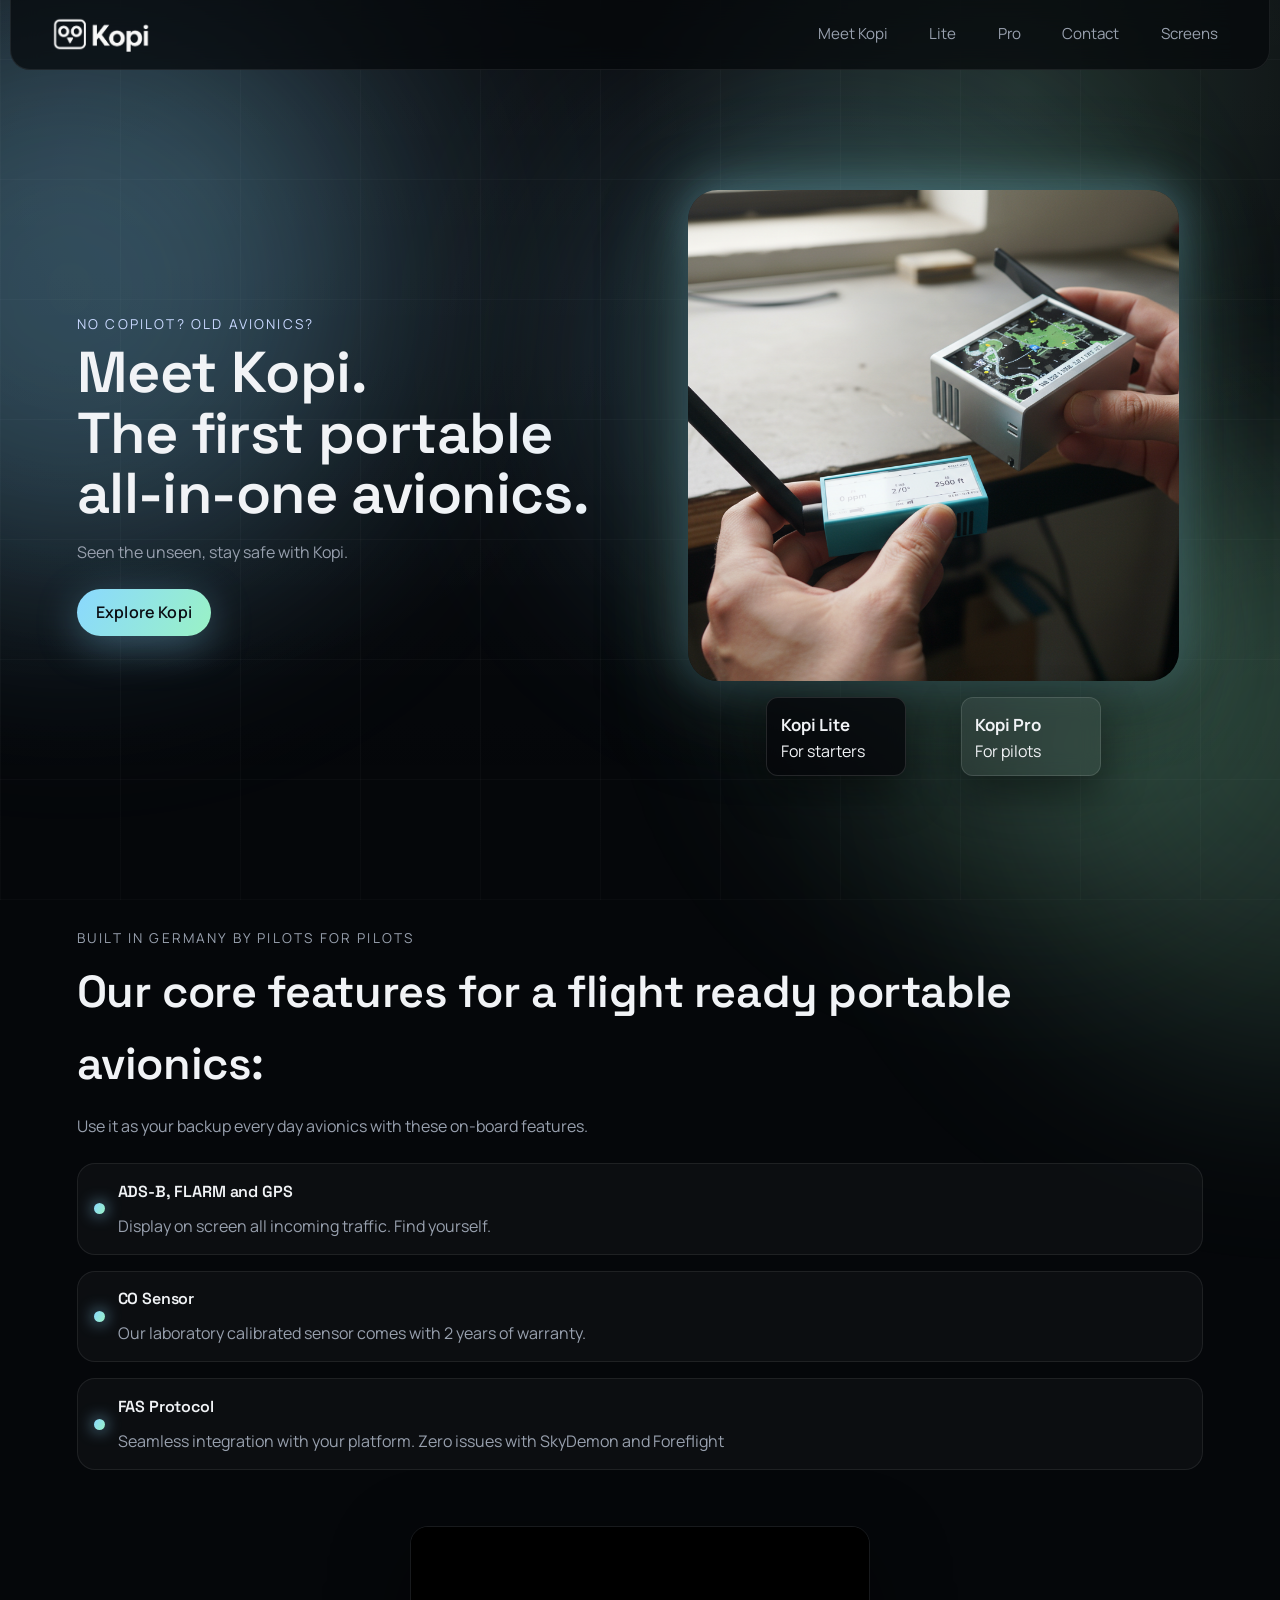
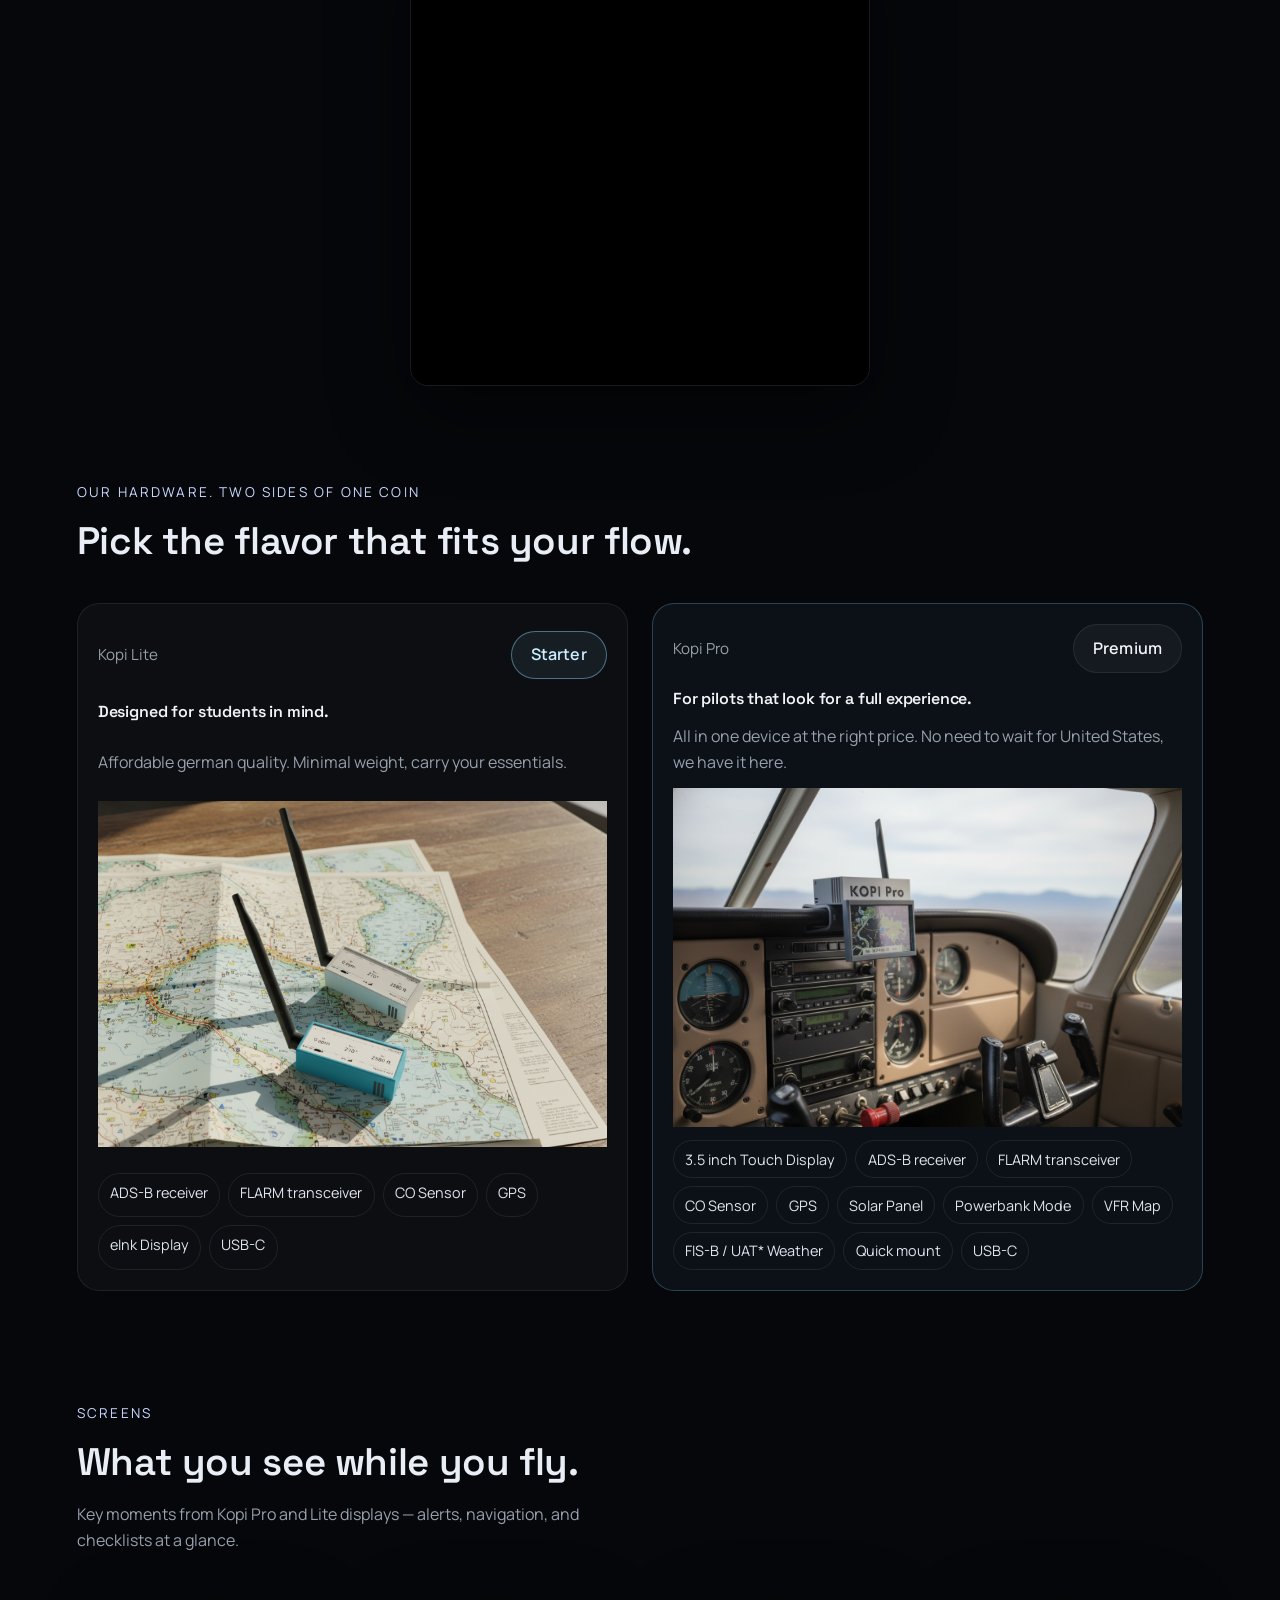
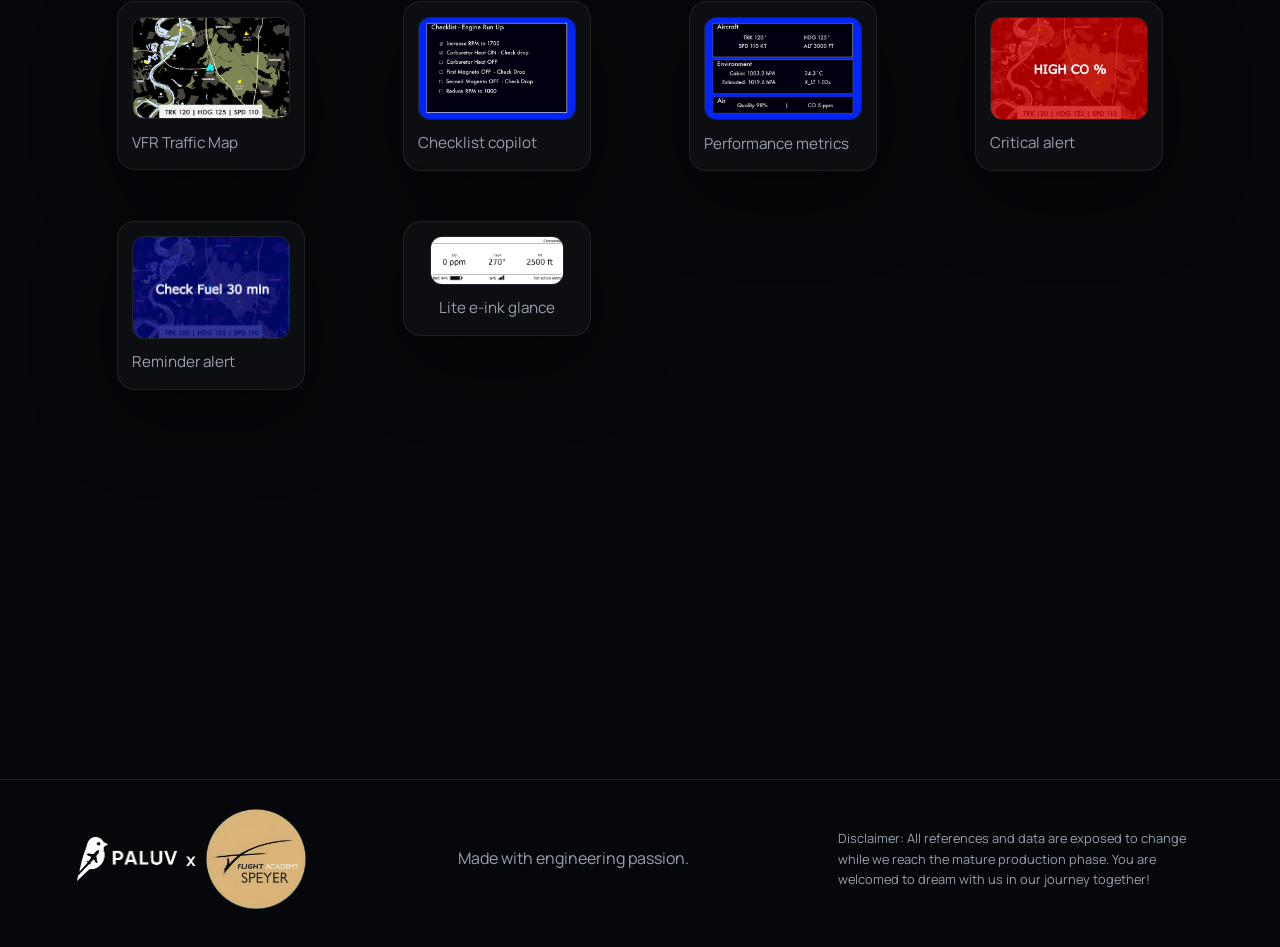
==== index.html @ 36131355 "vibe" ====
<!doctype html>
<html lang="en">
<head>
  <meta charset="UTF-8">
  <meta name="viewport" content="width=device-width, initial-scale=1.0">
  <title>Kopi | Language Router</title>
  <meta name="robots" content="noindex, nofollow">
  <link rel="icon" type="image/x-icon" href="assets/kopi.ico">
  <script>
    (function () {
      const params = new URLSearchParams(window.location.search);
      const qsLang = params.get("lang");
      const stored = localStorage.getItem("langChoice");
      const browser = (navigator.languages && navigator.languages[0]) || navigator.language || "";
      const browserLang = (browser || "").toLowerCase().startsWith("de") ? "de" : "en";
      const lang = (qsLang === "de" || qsLang === "en") ? qsLang
        : (stored === "de" || stored === "en") ? stored
          : browserLang;

      if (qsLang === "de" || qsLang === "en") {
        localStorage.setItem("langChoice", qsLang);
      }

      const path = window.location.pathname;
      const withoutFile = path.endsWith("/") ? path : path.replace(/[^/]*$/, "");
      const withoutLang = withoutFile.replace(/\/(en|de)\/$/, "/");
      const base = withoutLang.endsWith("/") ? withoutLang : withoutLang + "/";
      const targetPath = base + lang + "/";

      if (!path.startsWith(targetPath)) {
        const targetURL = new URL(targetPath, window.location.origin);
        window.location.replace(targetURL.toString());
      }
    })();
  </script>
</head>
<body>
  <p style="color:#fff;font-family:Arial, sans-serif; background:#05070a; min-height:100vh; display:flex; align-items:center; justify-content:center;">
    Redirecting…
  </p>
</body>
</html>
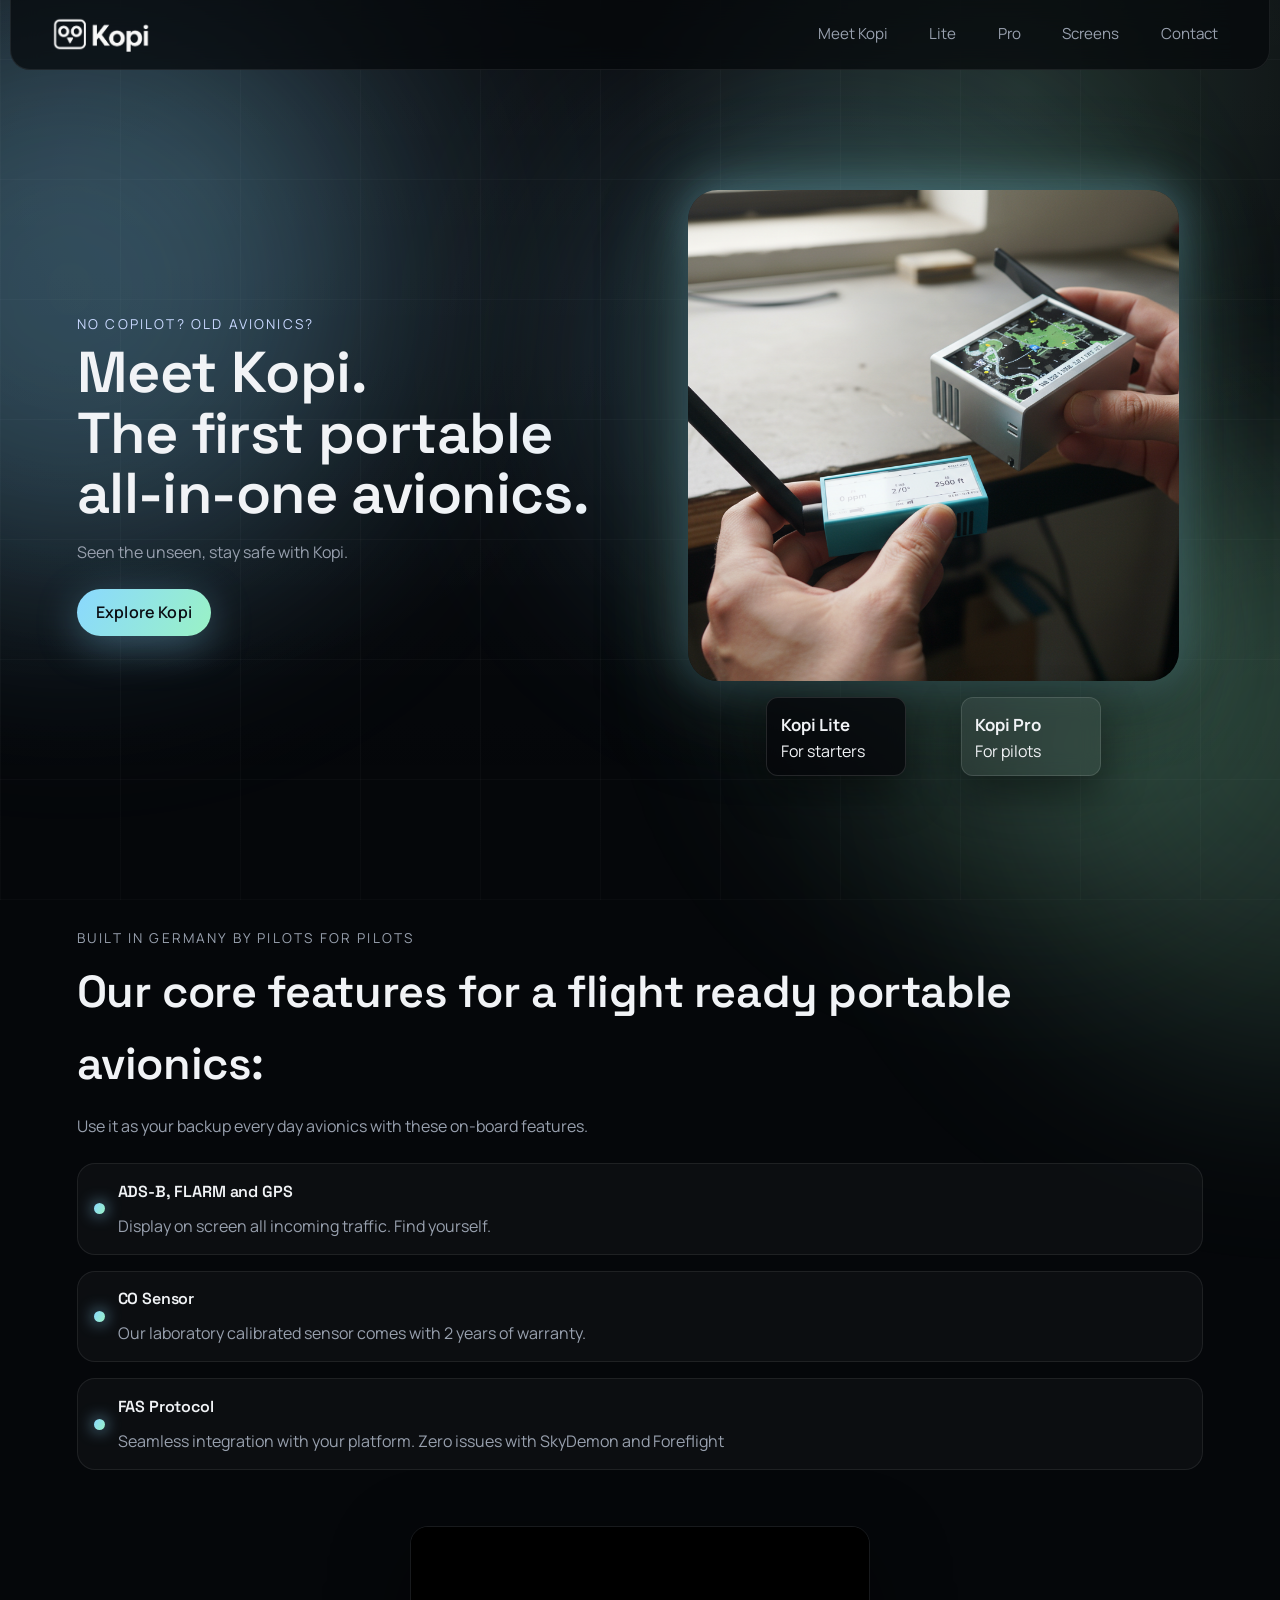
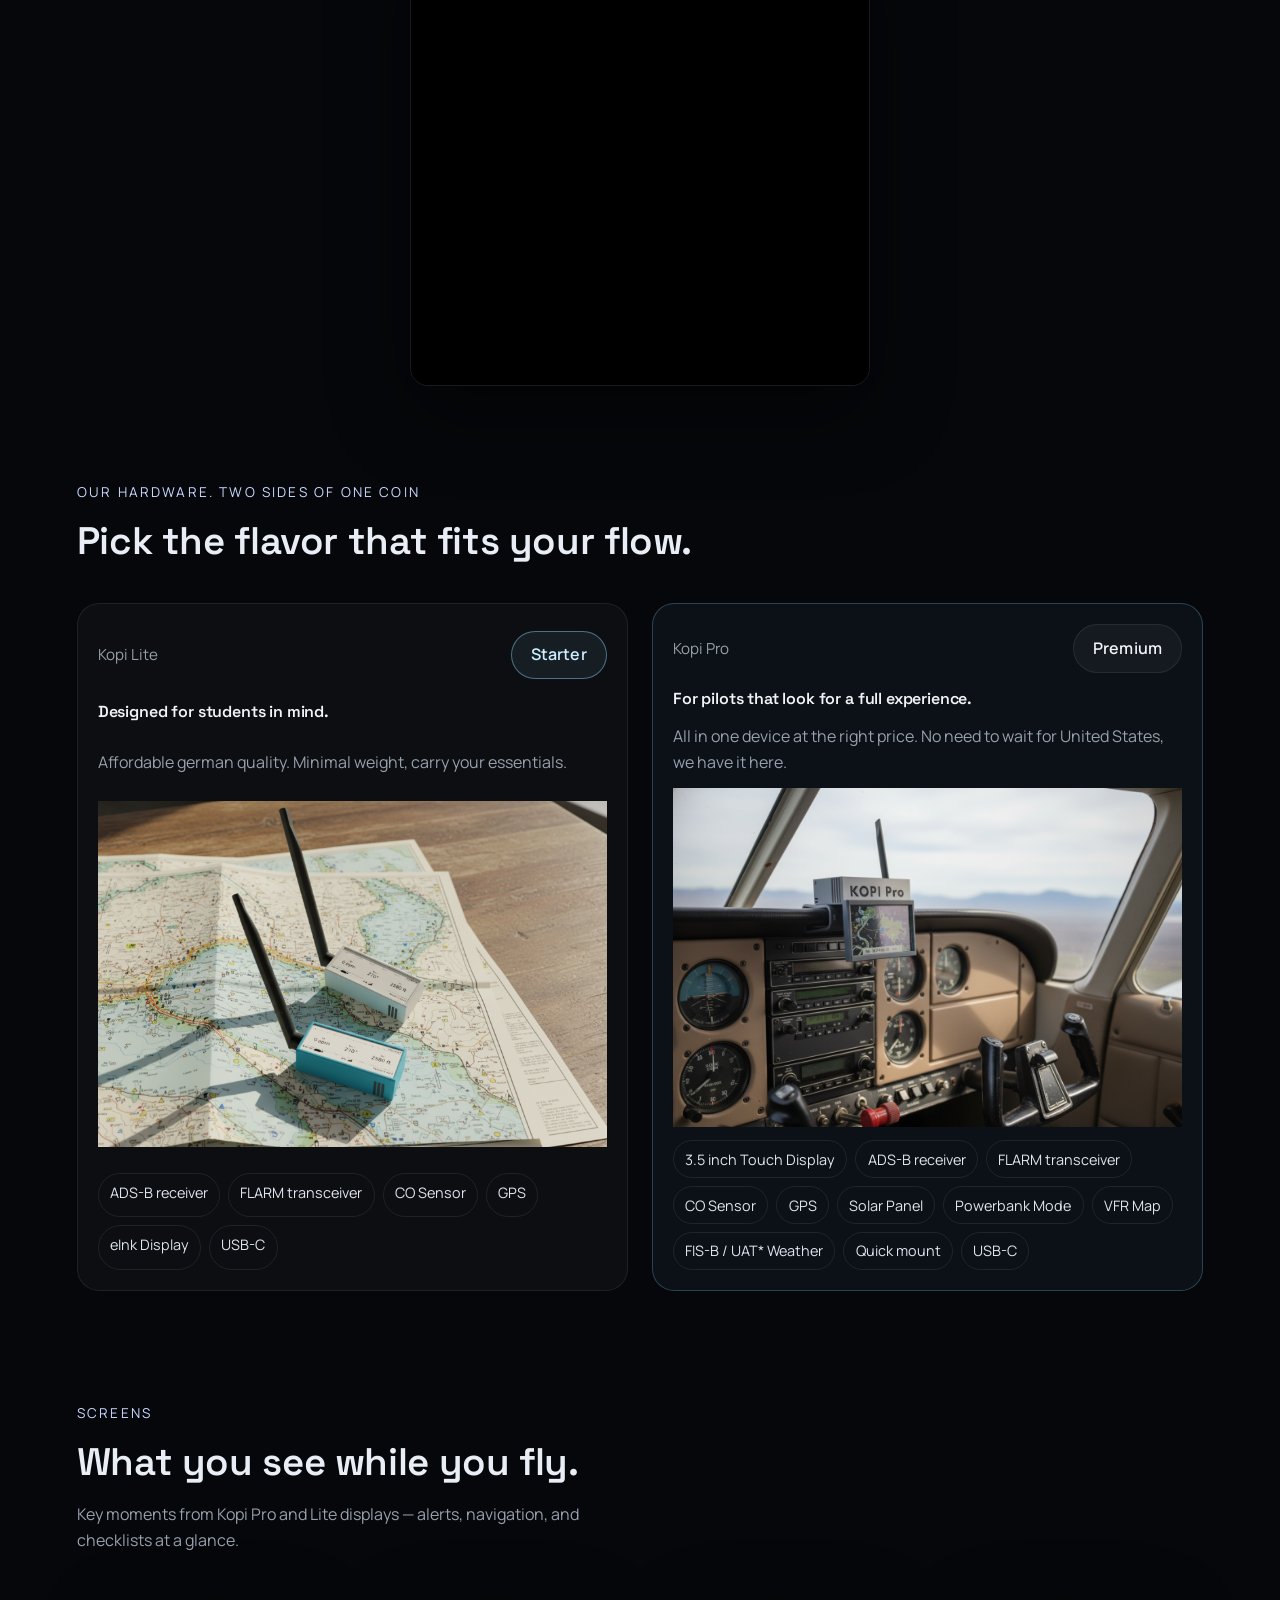
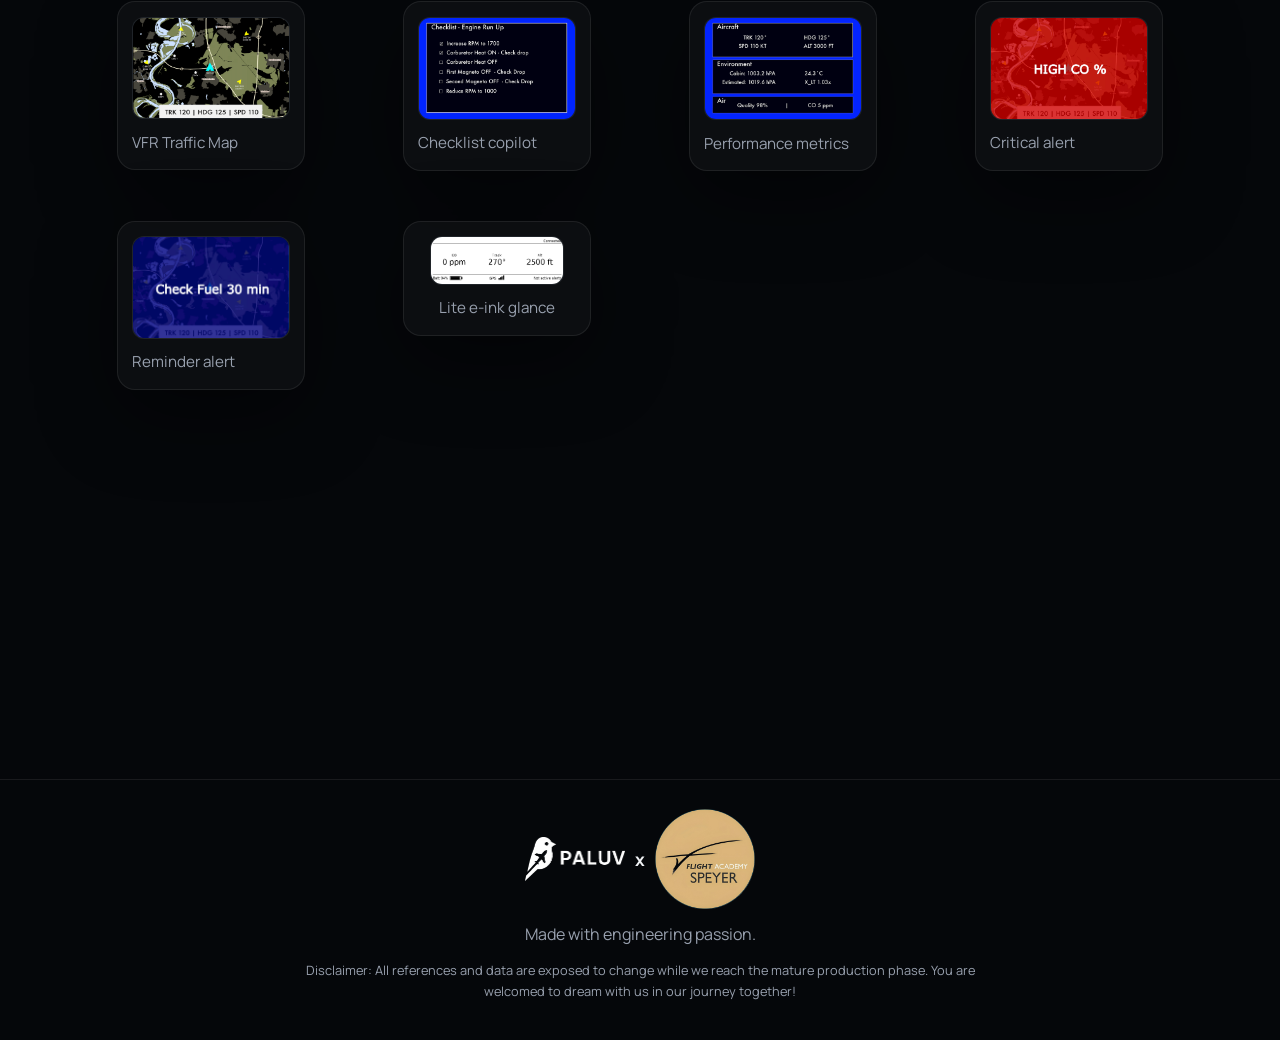
==== commit ab9ba344: "Vibe" ====
--- a/index.html
+++ b/index.html
@@ -3,9 +3,47 @@
 <head>
   <meta charset="UTF-8">
   <meta name="viewport" content="width=device-width, initial-scale=1.0">
-  <title>Kopi | Language Router</title>
+  <title>Kopi | Portable / Tragbare All-in-One-Avionik</title>
+  <meta name="description" content="Kopi is a portable all-in-one avionics system built by pilots in Germany. ADS-B, FLARM, GPS, CO sensor, and calm UI in a featherlight form for safer flying. Kopi ist eine tragbare All-in-One-Avionik, entwickelt von Piloten in Deutschland. ADS-B, FLARM, GPS, CO-Sensor und eine ruhige UI in federleichtem Format für mehr Flugsicherheit.">
+  <meta name="keywords" content="Kopi, portable avionics, ADS-B, FLARM, GPS, CO sensor, flight safety, German engineering, tragbare Avionik, CO-Sensor, Flugsicherheit, deutsche Ingenieurskunst">
   <meta name="robots" content="noindex, nofollow">
-  <link rel="icon" type="image/x-icon" href="assets/kopi.ico">
+  <meta name="theme-color" content="#05070a">
+  <link rel="canonical" href="https://kopi.paluv.de/en/">
+  <link rel="alternate" hreflang="en" href="https://kopi.paluv.de/en/">
+  <link rel="alternate" hreflang="de" href="https://kopi.paluv.de/de/">
+  <link rel="alternate" hreflang="x-default" href="https://kopi.paluv.de/en/">
+  <meta property="og:type" content="website">
+  <meta property="og:site_name" content="Kopi">
+  <meta property="og:title" content="Kopi | Portable / Tragbare All-in-One-Avionik">
+  <meta property="og:description" content="Portable avionics built by pilots in Germany. ADS-B, FLARM, GPS, CO sensor, magnetic mounts, and a calm UI for safer flying. Tragbare Avionik, gebaut von Piloten in Deutschland. ADS-B, FLARM, GPS, CO-Sensor, magnetische Halterungen und eine ruhige UI für sicheres Fliegen.">
+  <meta property="og:url" content="https://kopi.paluv.de/">
+  <meta property="og:image" content="https://kopi.paluv.de/assets/together/heroSection.png">
+  <meta property="og:locale" content="en_US">
+  <meta property="og:locale:alternate" content="de_DE">
+  <meta name="twitter:card" content="summary_large_image">
+  <meta name="twitter:title" content="Kopi | Portable / Tragbare All-in-One-Avionik">
+  <meta name="twitter:description" content="Portable avionics built by pilots in Germany. ADS-B, FLARM, GPS, CO sensor, magnetic mounts, and a calm UI for safer flying. Tragbare Avionik, gebaut von Piloten in Deutschland. ADS-B, FLARM, GPS, CO-Sensor, magnetische Halterungen und eine ruhige UI für sicheres Fliegen.">
+  <meta name="twitter:image" content="https://kopi.paluv.de/assets/together/heroSection.png">
+  <link rel="icon" type="image/x-icon" href="/assets/kopi.ico">
+  <script type="application/ld+json">
+    {
+      "@context": "https://schema.org",
+      "@type": "Product",
+      "name": "Kopi",
+      "description": "Portable all-in-one avionics with ADS-B, FLARM, GPS, CO sensor, and calm UI for safer flying.",
+      "brand": {
+        "@type": "Brand",
+        "name": "Kopi"
+      },
+      "manufacturer": {
+        "@type": "Organization",
+        "name": "Paluv"
+      },
+      "url": "https://kopi.paluv.de/en/",
+      "image": "https://kopi.paluv.de/assets/together/heroSection.png",
+      "inProductGroupWithID": "kopi-family"
+    }
+  </script>
   <script>
     (function () {
       const params = new URLSearchParams(window.location.search);
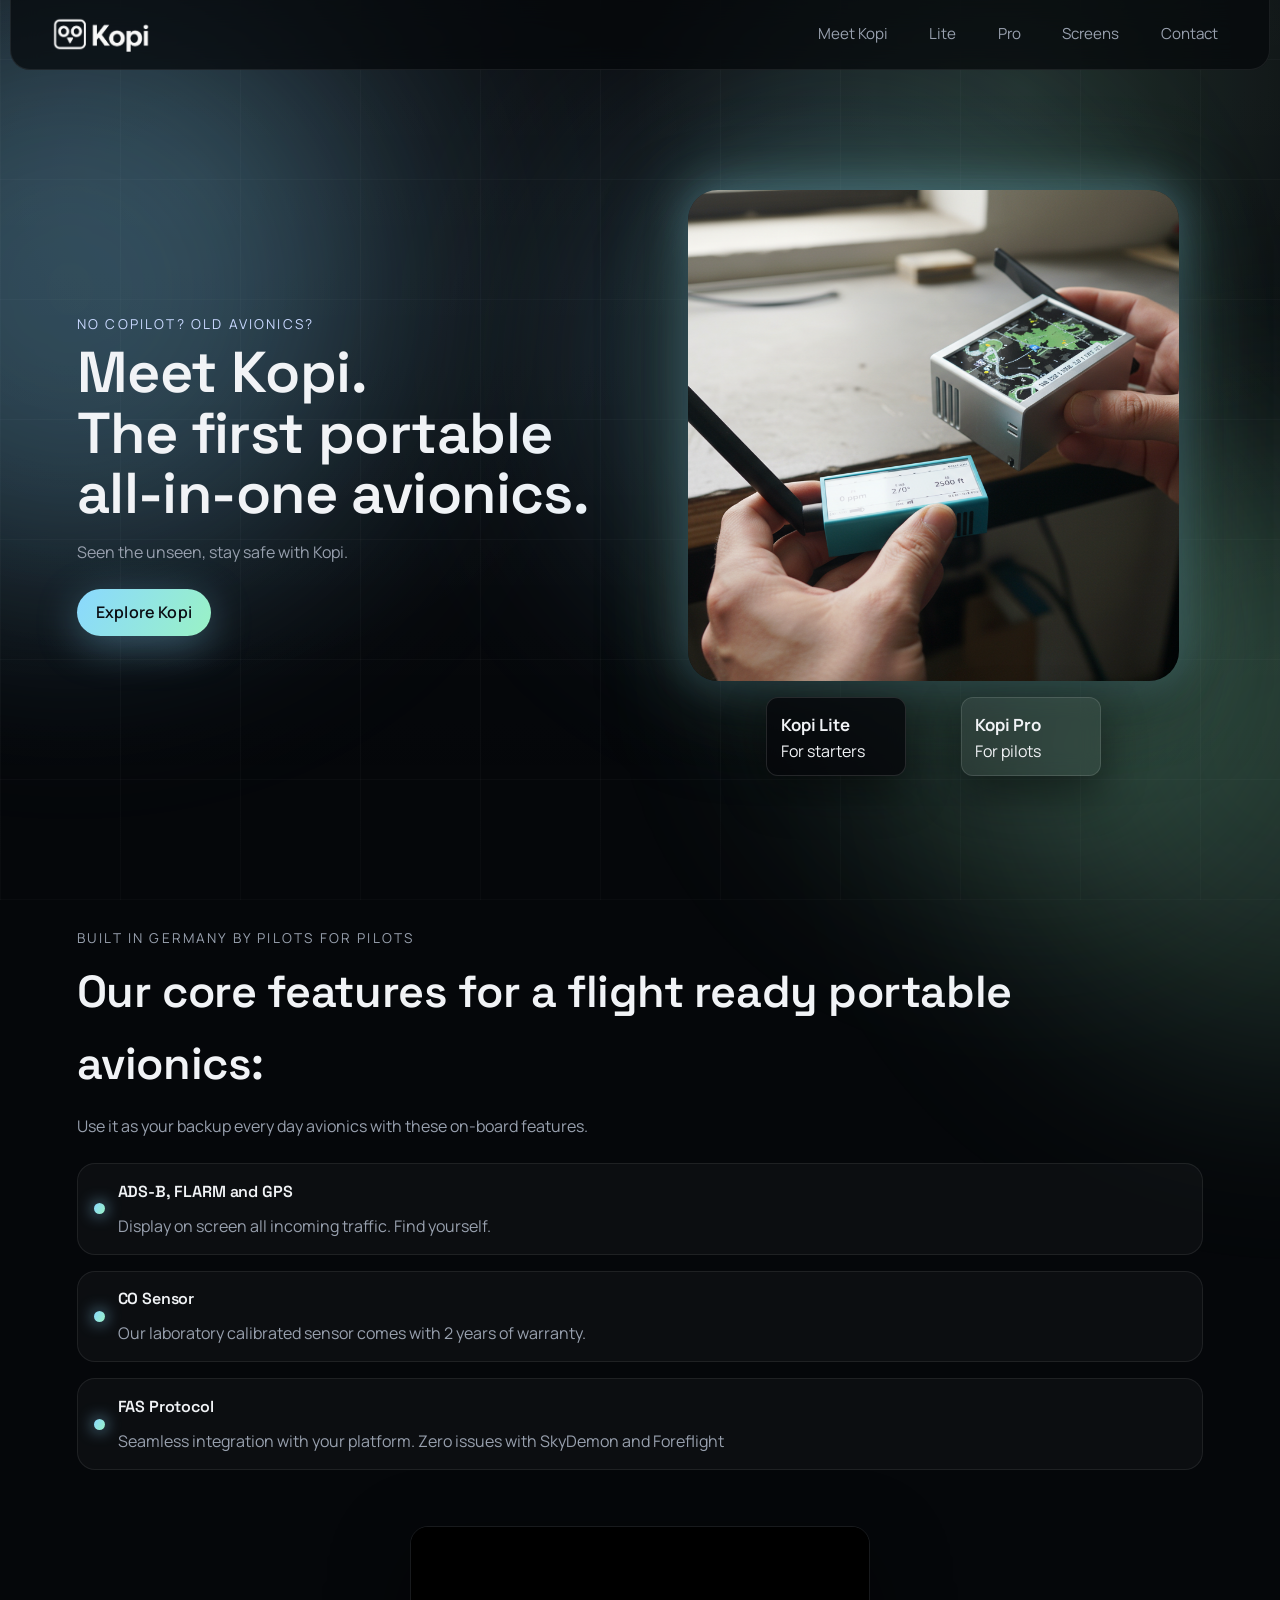
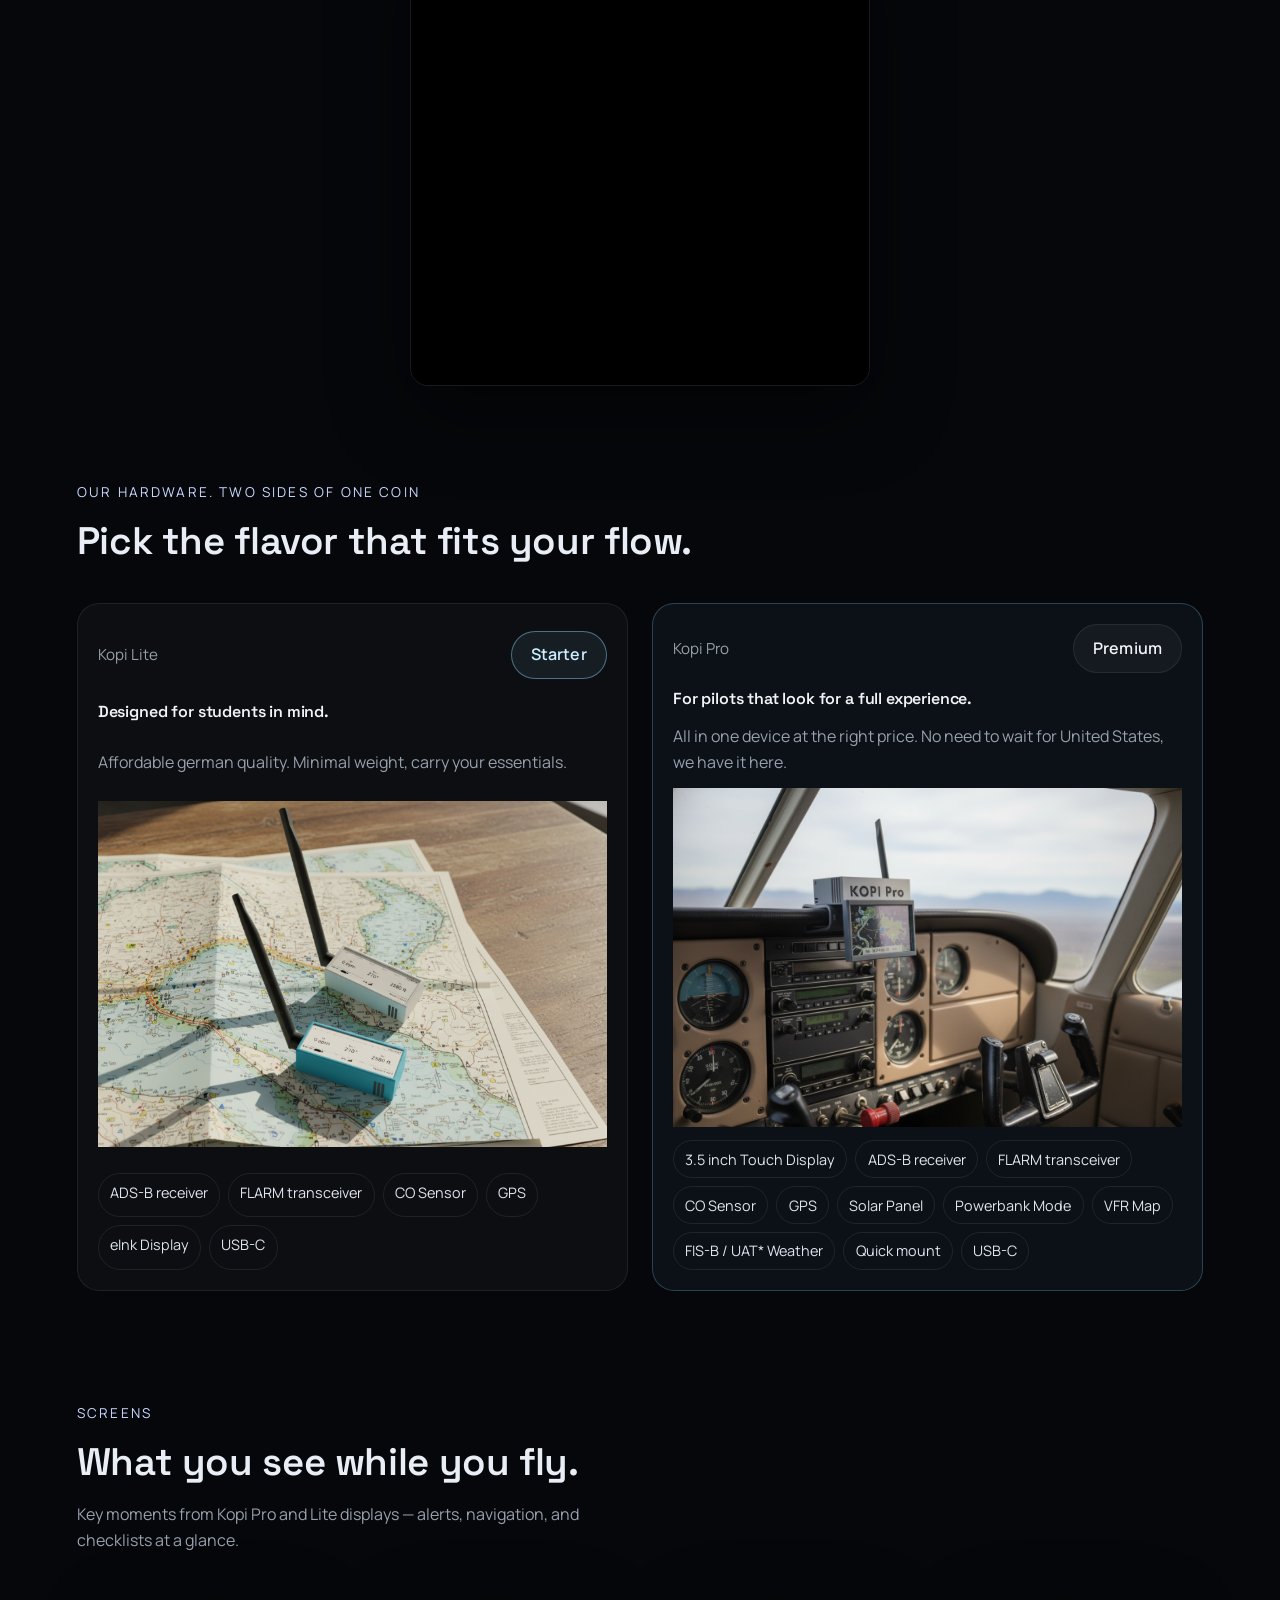
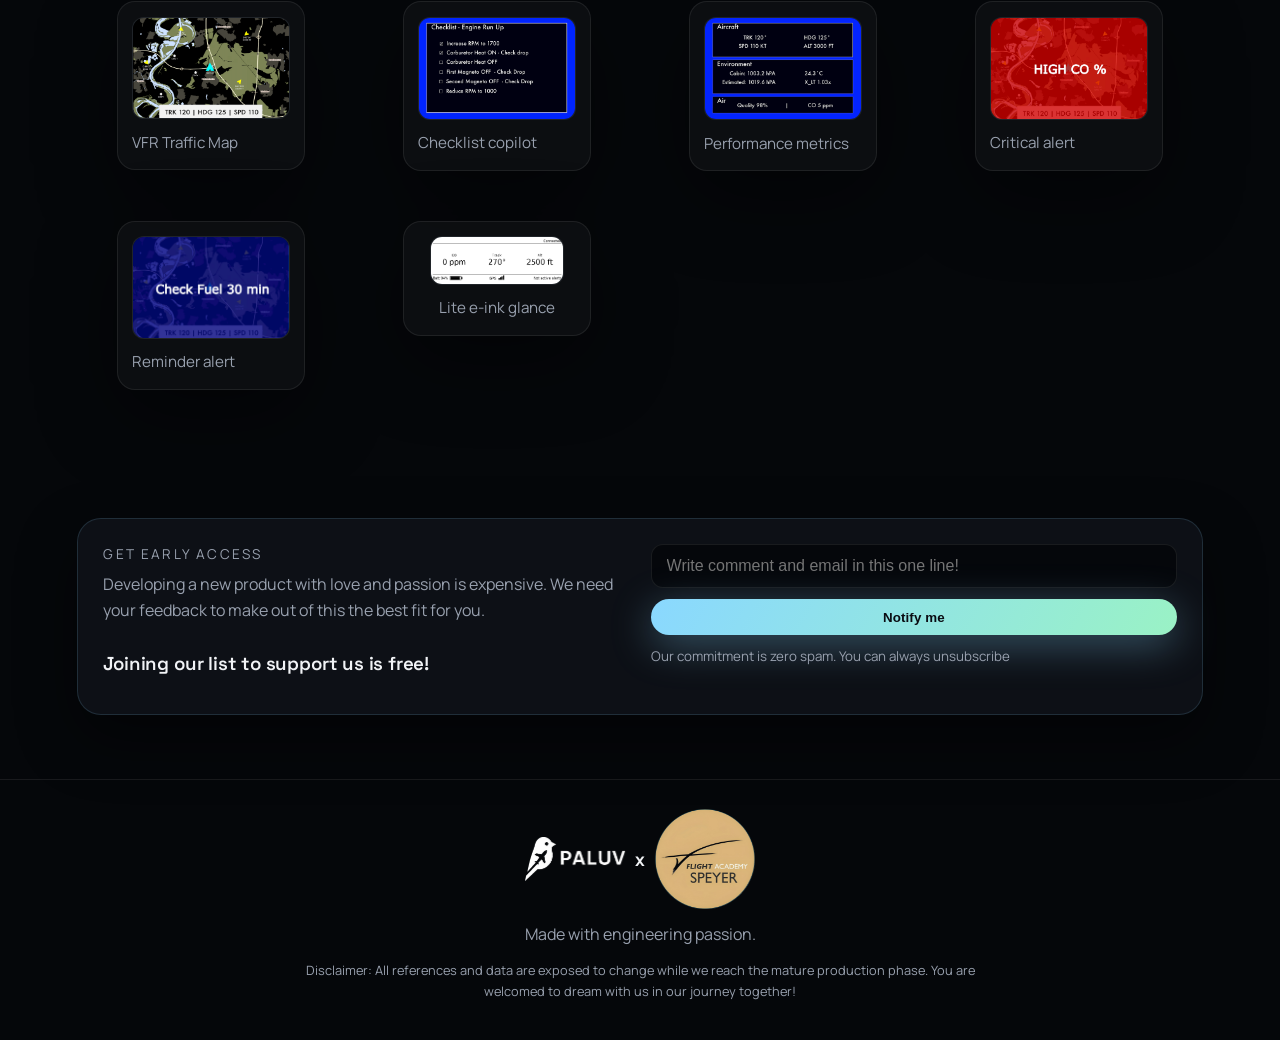
==== commit e3686e69: "Vibe" ====
--- a/index.html
+++ b/index.html
@@ -3,9 +3,9 @@
 <head>
   <meta charset="UTF-8">
   <meta name="viewport" content="width=device-width, initial-scale=1.0">
-  <title>Kopi | Portable / Tragbare All-in-One-Avionik</title>
-  <meta name="description" content="Kopi is a portable all-in-one avionics system built by pilots in Germany. ADS-B, FLARM, GPS, CO sensor, and calm UI in a featherlight form for safer flying. Kopi ist eine tragbare All-in-One-Avionik, entwickelt von Piloten in Deutschland. ADS-B, FLARM, GPS, CO-Sensor und eine ruhige UI in federleichtem Format für mehr Flugsicherheit.">
-  <meta name="keywords" content="Kopi, portable avionics, ADS-B, FLARM, GPS, CO sensor, flight safety, German engineering, tragbare Avionik, CO-Sensor, Flugsicherheit, deutsche Ingenieurskunst">
+  <title>Kopi | Portable All-in-One Avionics</title>
+  <meta name="description" content="Kopi is a portable all-in-one avionics system built by pilots in Germany. ADS-B, FLARM, GPS, CO sensor, and a pilot-first cockpit UI in a featherlight form for safer flying.">
+  <meta name="keywords" content="Kopi, portable avionics, ADS-B, FLARM, GPS, CO sensor, flight safety, German engineering">
   <meta name="robots" content="noindex, nofollow">
   <meta name="theme-color" content="#05070a">
   <link rel="canonical" href="https://kopi.paluv.de/en/">
@@ -14,17 +14,19 @@
   <link rel="alternate" hreflang="x-default" href="https://kopi.paluv.de/en/">
   <meta property="og:type" content="website">
   <meta property="og:site_name" content="Kopi">
-  <meta property="og:title" content="Kopi | Portable / Tragbare All-in-One-Avionik">
-  <meta property="og:description" content="Portable avionics built by pilots in Germany. ADS-B, FLARM, GPS, CO sensor, magnetic mounts, and a calm UI for safer flying. Tragbare Avionik, gebaut von Piloten in Deutschland. ADS-B, FLARM, GPS, CO-Sensor, magnetische Halterungen und eine ruhige UI für sicheres Fliegen.">
+  <meta property="og:title" content="Kopi | Portable All-in-One Avionics">
+  <meta property="og:description" content="Portable avionics built by pilots in Germany. ADS-B, FLARM, GPS, CO sensor, magnetic mounts, and a pilot-first cockpit UI for safer flying.">
   <meta property="og:url" content="https://kopi.paluv.de/">
   <meta property="og:image" content="https://kopi.paluv.de/assets/together/heroSection.png">
   <meta property="og:locale" content="en_US">
   <meta property="og:locale:alternate" content="de_DE">
   <meta name="twitter:card" content="summary_large_image">
-  <meta name="twitter:title" content="Kopi | Portable / Tragbare All-in-One-Avionik">
-  <meta name="twitter:description" content="Portable avionics built by pilots in Germany. ADS-B, FLARM, GPS, CO sensor, magnetic mounts, and a calm UI for safer flying. Tragbare Avionik, gebaut von Piloten in Deutschland. ADS-B, FLARM, GPS, CO-Sensor, magnetische Halterungen und eine ruhige UI für sicheres Fliegen.">
+  <meta name="twitter:title" content="Kopi | Portable All-in-One Avionics">
+  <meta name="twitter:description" content="Portable avionics built by pilots in Germany. ADS-B, FLARM, GPS, CO sensor, magnetic mounts, and a pilot-first cockpit UI for safer flying.">
   <meta name="twitter:image" content="https://kopi.paluv.de/assets/together/heroSection.png">
   <link rel="icon" type="image/x-icon" href="/assets/kopi.ico">
+  <link rel="alternate icon" type="image/x-icon" href="/favicon.ico">
+  <link rel="shortcut icon" href="/favicon.ico">
   <script type="application/ld+json">
     {
       "@context": "https://schema.org",
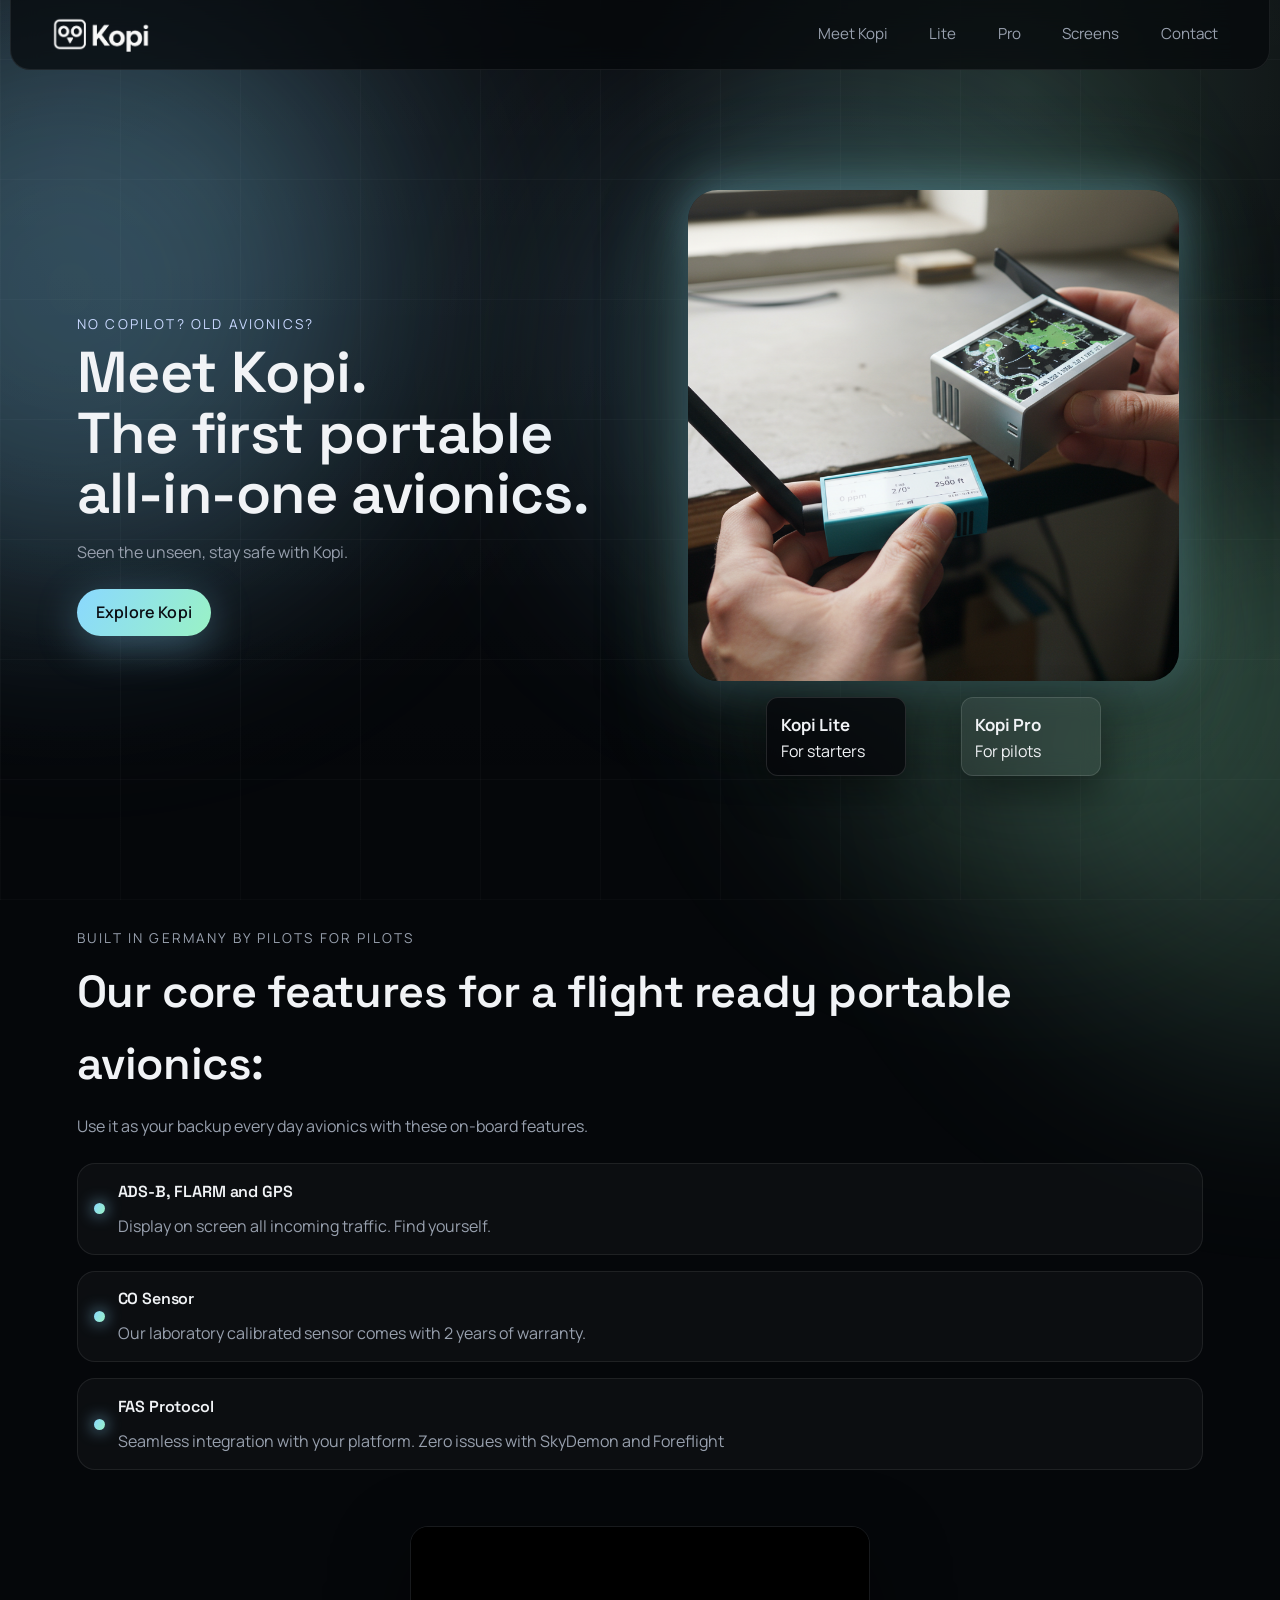
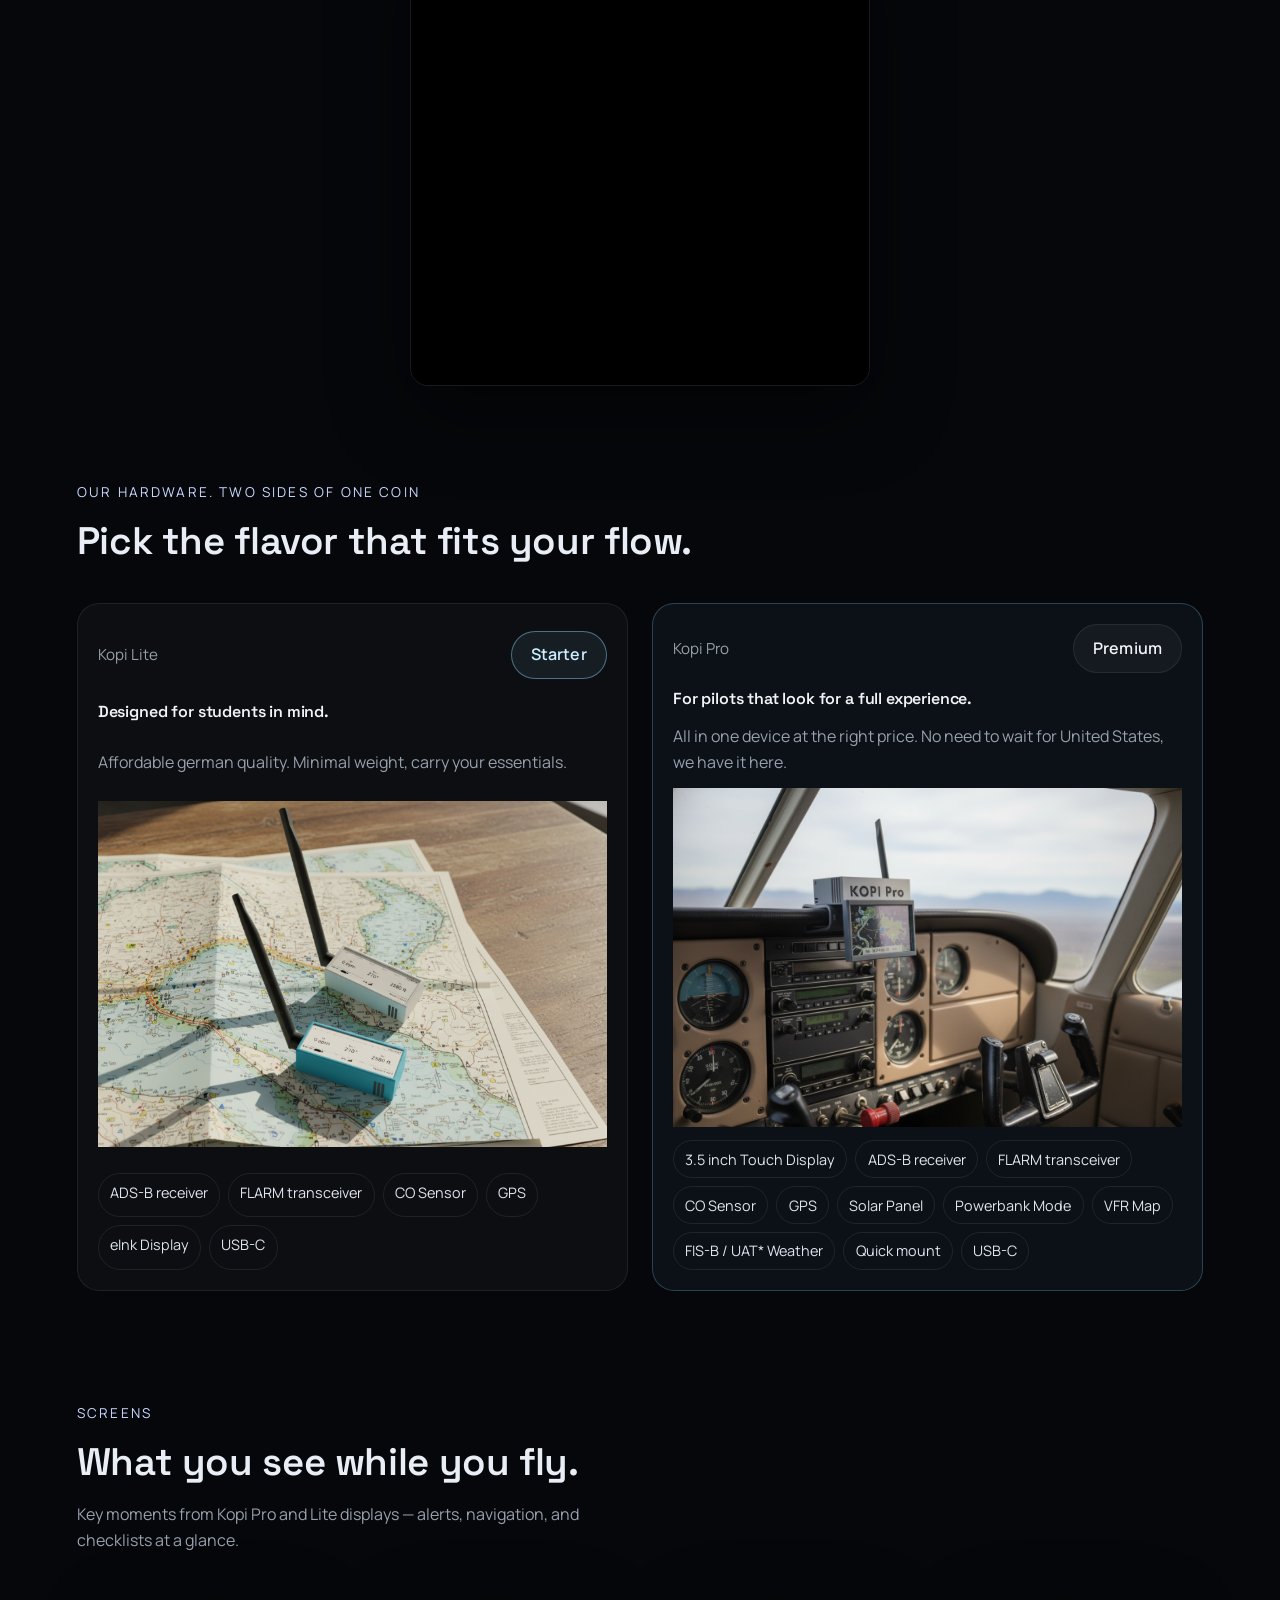
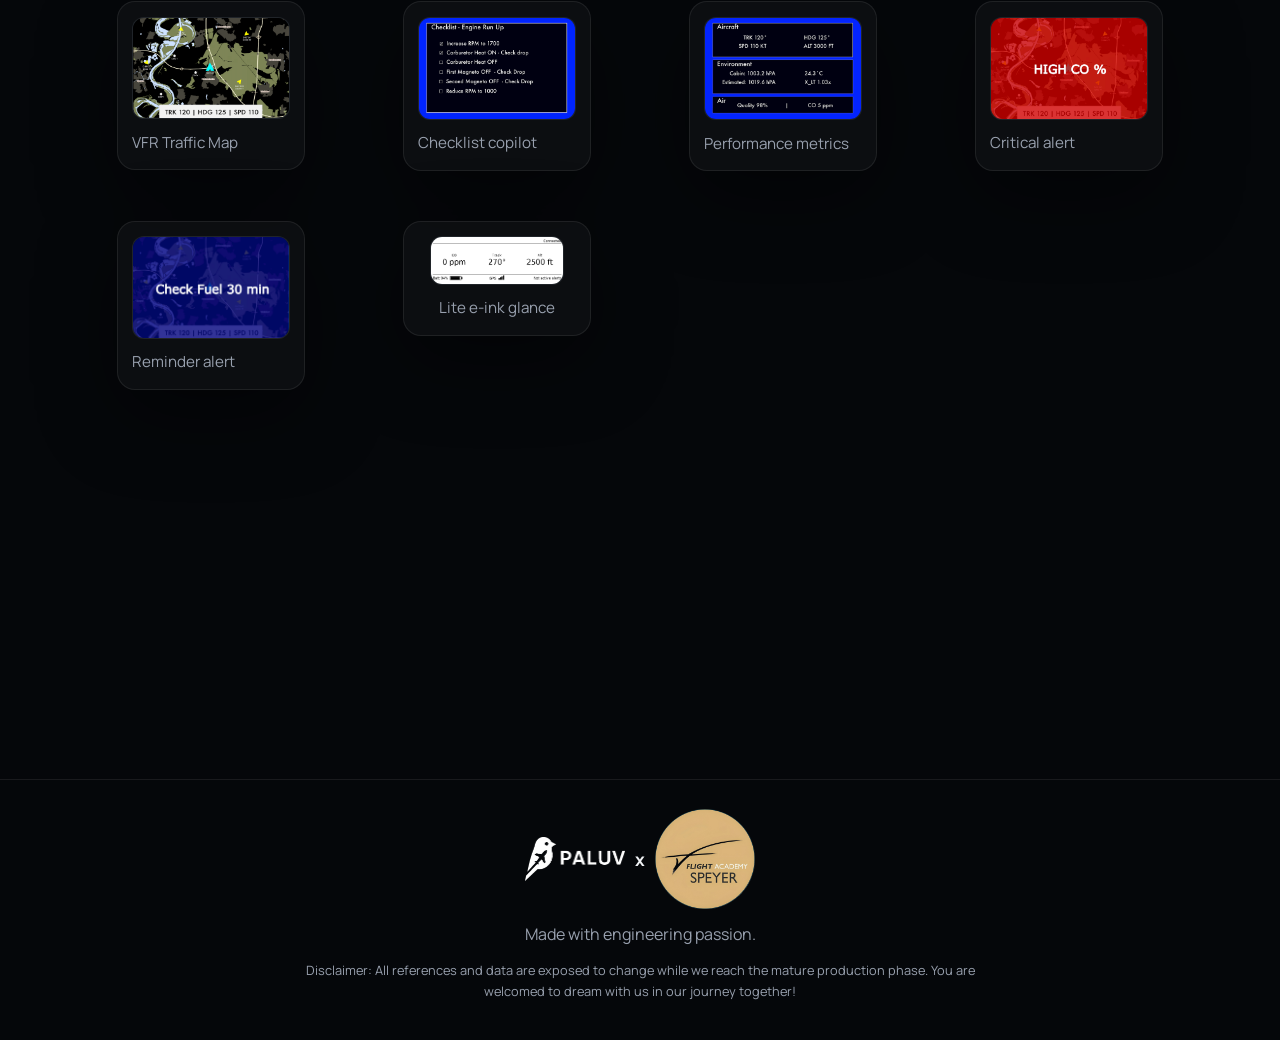
==== commit fa7845b7: "Manual Vibe" ====
--- a/index.html
+++ b/index.html
@@ -18,6 +18,10 @@
   <meta property="og:description" content="Portable avionics built by pilots in Germany. ADS-B, FLARM, GPS, CO sensor, magnetic mounts, and a pilot-first cockpit UI for safer flying.">
   <meta property="og:url" content="https://kopi.paluv.de/">
   <meta property="og:image" content="https://kopi.paluv.de/assets/together/heroSection.png">
+  <meta property="og:image:secure_url" content="https://kopi.paluv.de/assets/together/heroSection.png">
+  <meta property="og:image:width" content="1248">
+  <meta property="og:image:height" content="832">
+  <meta property="og:image:alt" content="Kopi portable avionics device floating with soft light">
   <meta property="og:locale" content="en_US">
   <meta property="og:locale:alternate" content="de_DE">
   <meta name="twitter:card" content="summary_large_image">
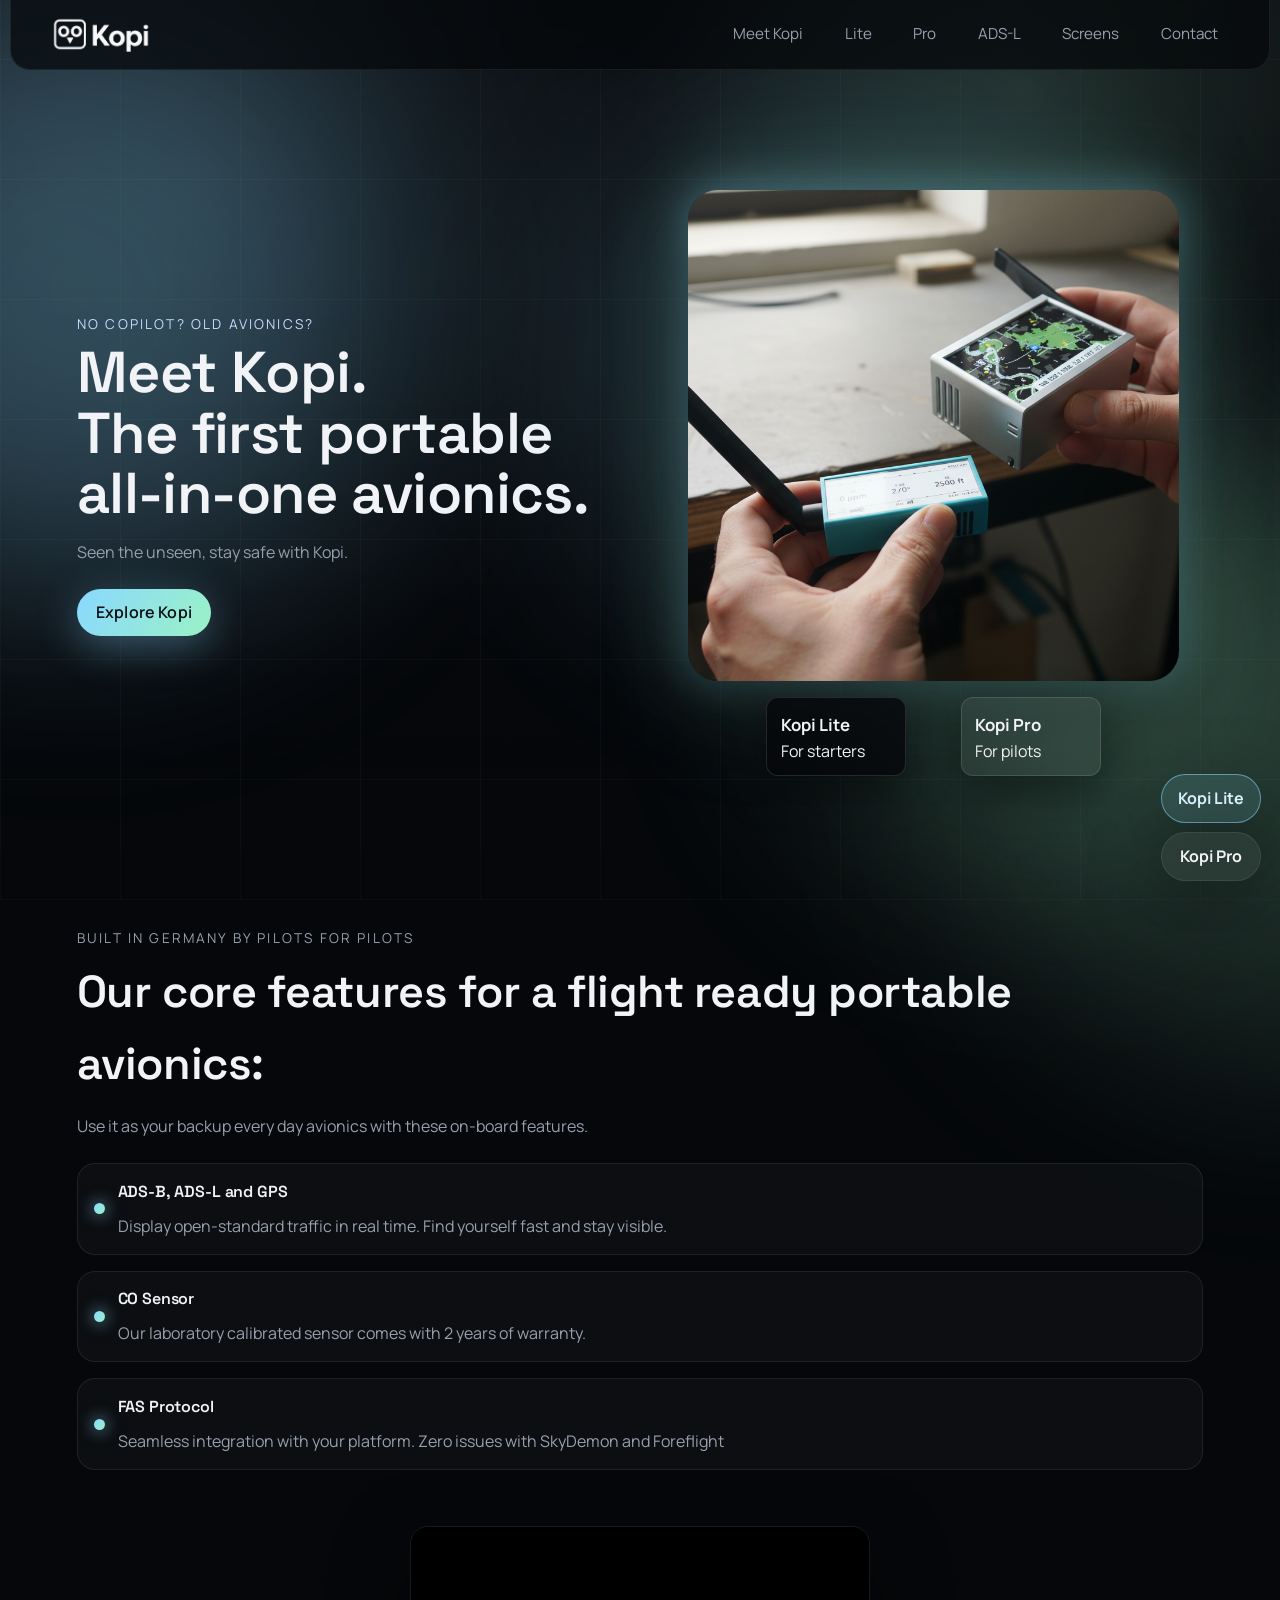
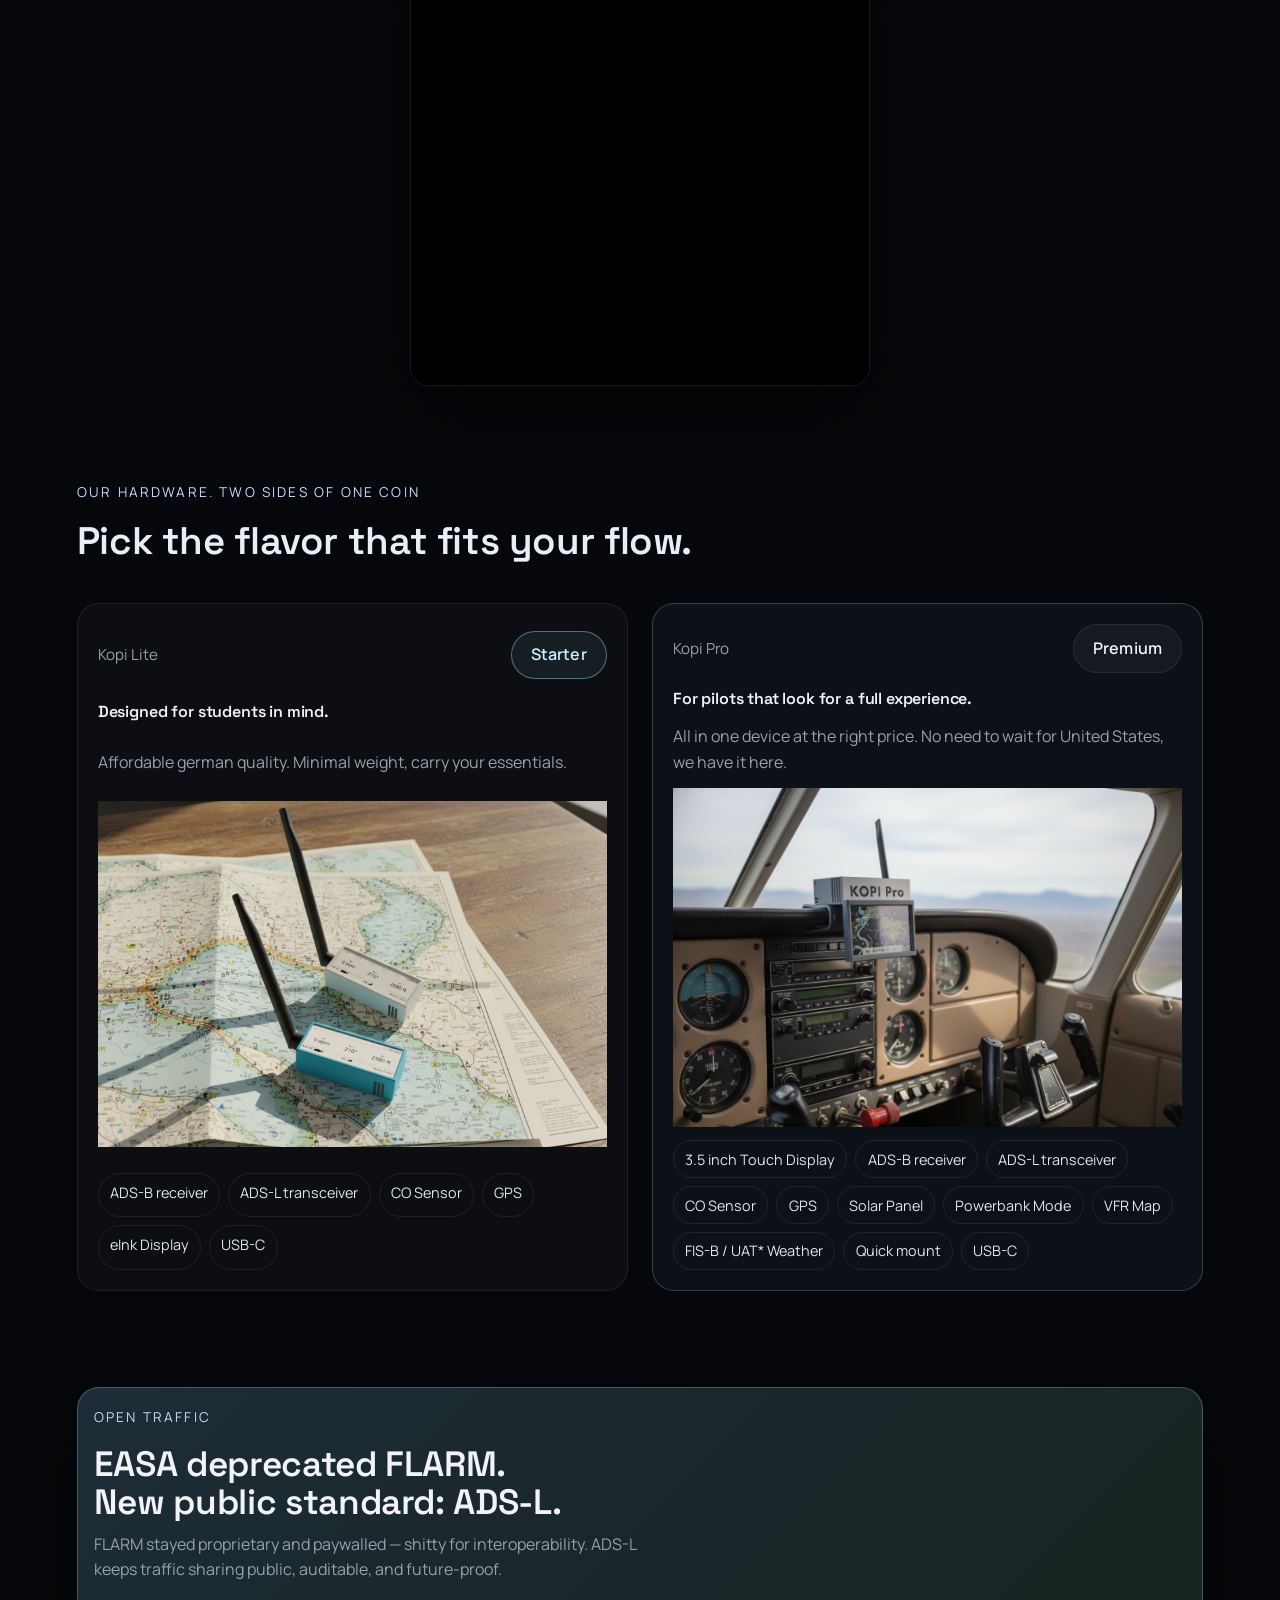
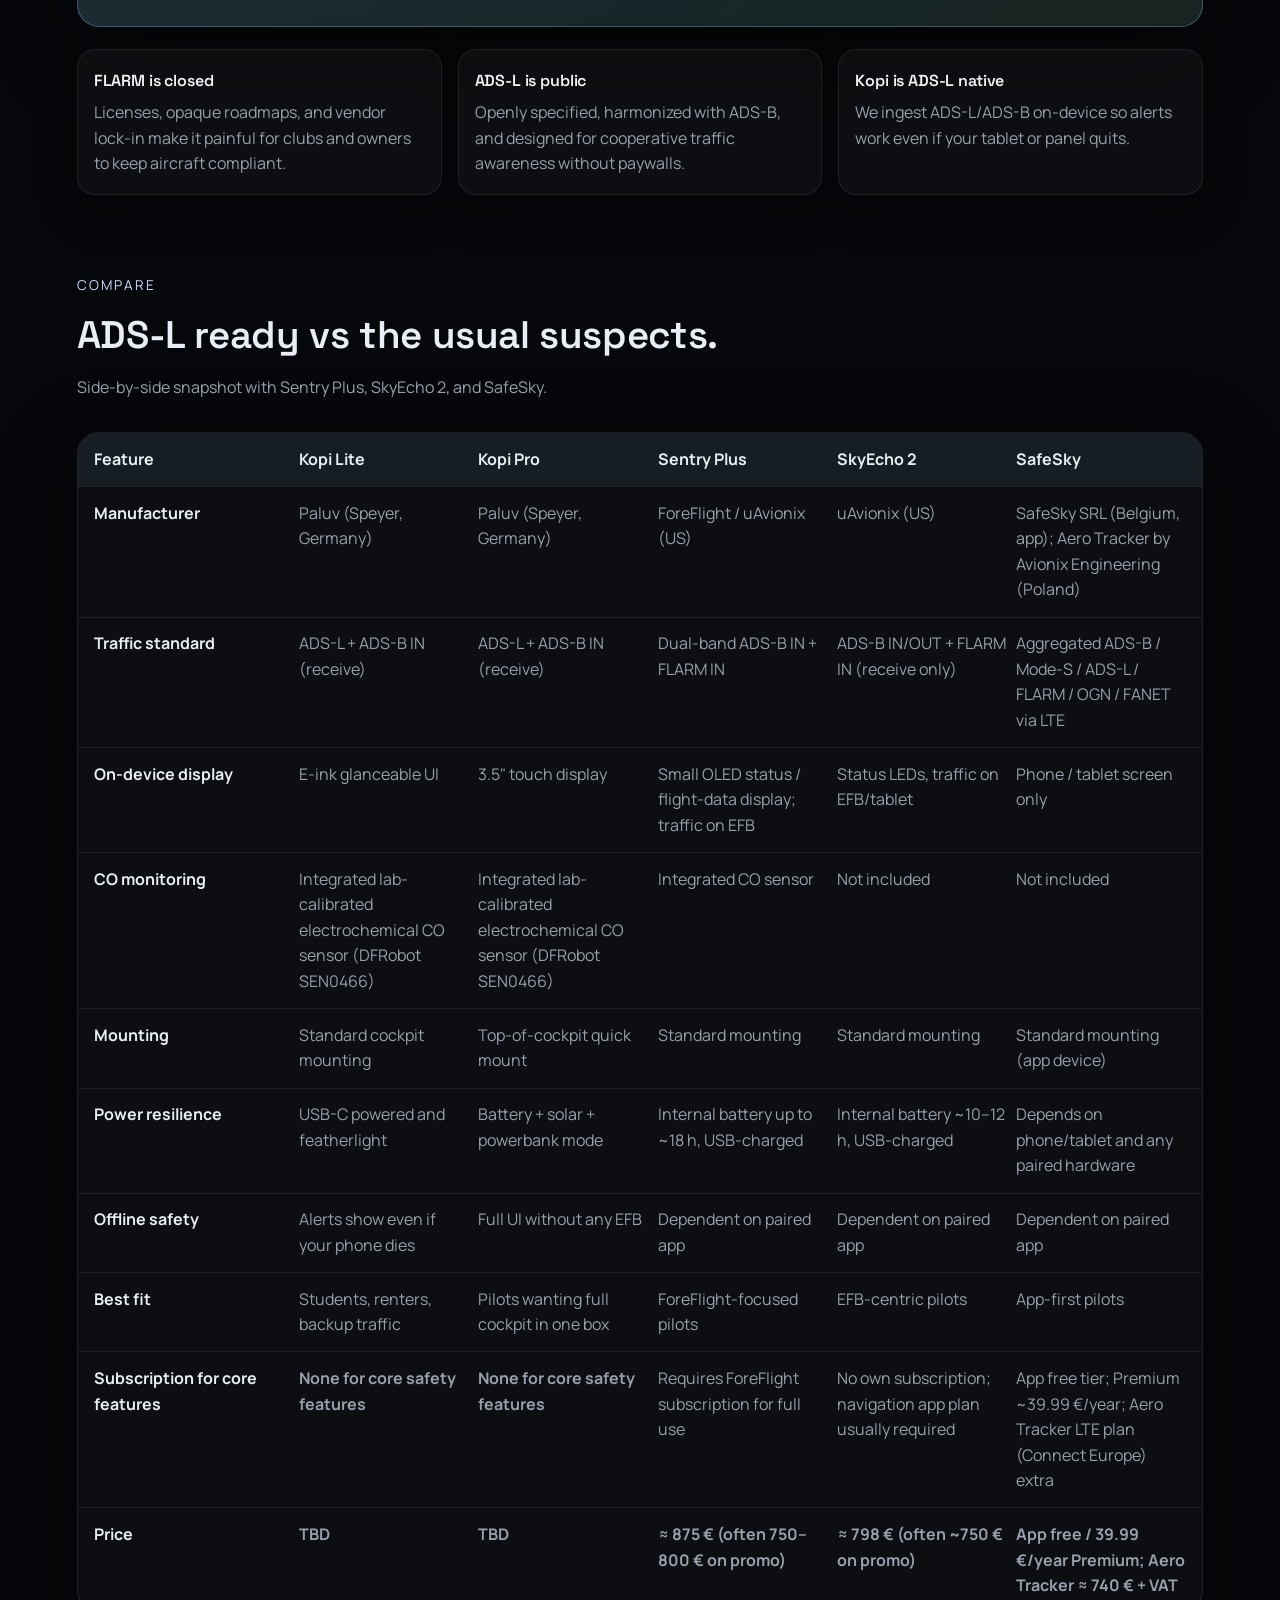
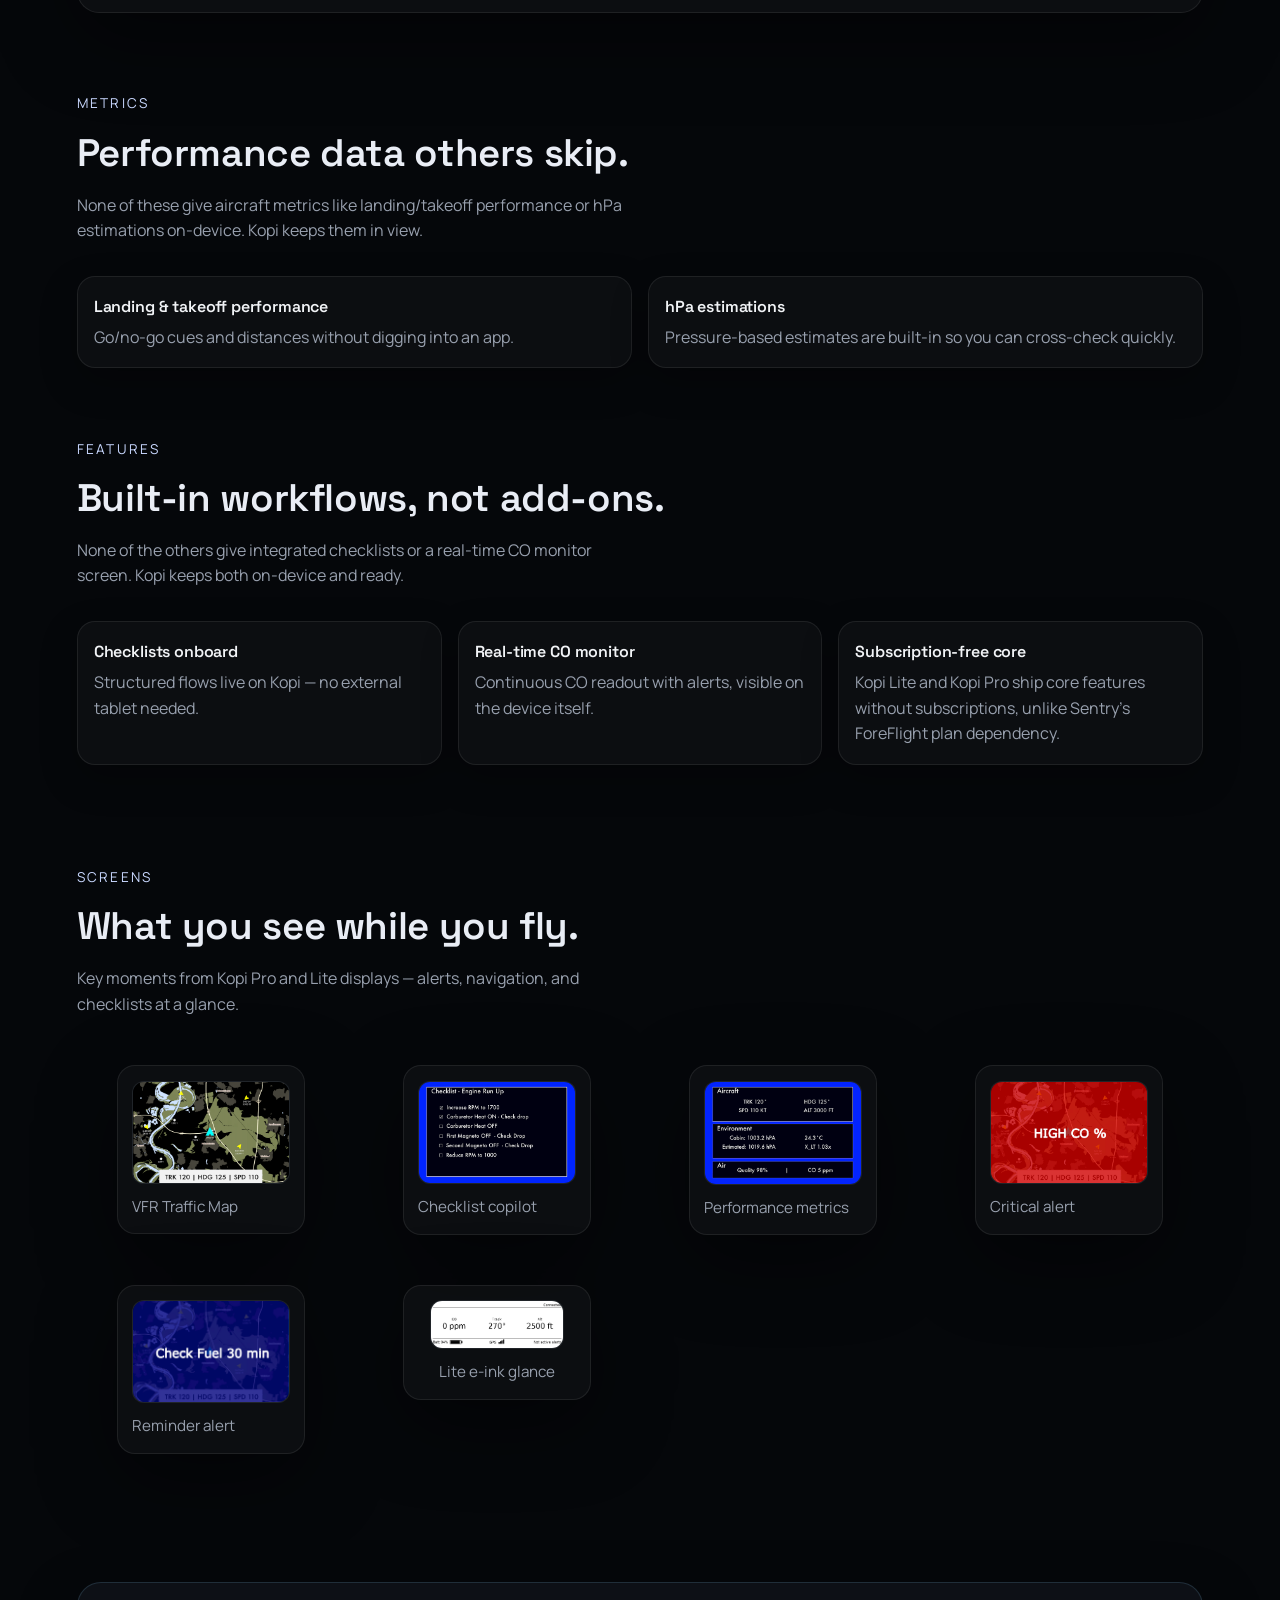
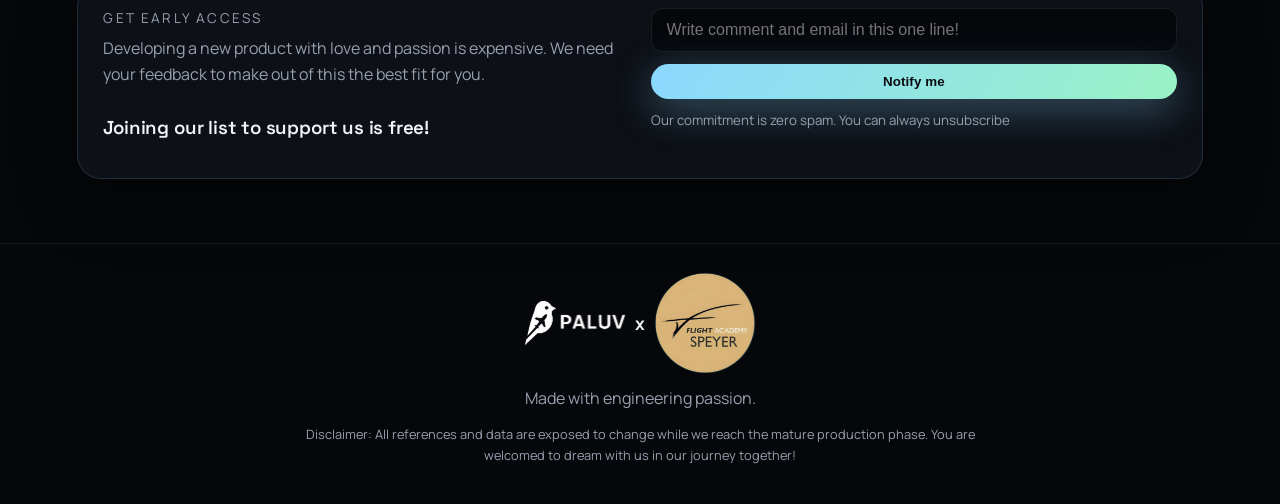
==== commit ca67bc95: "Temp" ====
--- a/index.html
+++ b/index.html
@@ -4,8 +4,8 @@
   <meta charset="UTF-8">
   <meta name="viewport" content="width=device-width, initial-scale=1.0">
   <title>Kopi | Portable All-in-One Avionics</title>
-  <meta name="description" content="Kopi is a portable all-in-one avionics system built by pilots in Germany. ADS-B, FLARM, GPS, CO sensor, and a pilot-first cockpit UI in a featherlight form for safer flying.">
-  <meta name="keywords" content="Kopi, portable avionics, ADS-B, FLARM, GPS, CO sensor, flight safety, German engineering">
+  <meta name="description" content="Kopi is a portable all-in-one avionics system built by pilots in Germany. ADS-B, ADS-L, GPS, CO sensor, and a pilot-first cockpit UI in a featherlight form for safer flying.">
+  <meta name="keywords" content="Kopi, portable avionics, ADS-B, ADS-L, GPS, CO sensor, flight safety, German engineering">
   <meta name="robots" content="noindex, nofollow">
   <meta name="theme-color" content="#05070a">
   <link rel="canonical" href="https://kopi.paluv.de/en/">
@@ -15,7 +15,7 @@
   <meta property="og:type" content="website">
   <meta property="og:site_name" content="Kopi">
   <meta property="og:title" content="Kopi | Portable All-in-One Avionics">
-  <meta property="og:description" content="Portable avionics built by pilots in Germany. ADS-B, FLARM, GPS, CO sensor, magnetic mounts, and a pilot-first cockpit UI for safer flying.">
+  <meta property="og:description" content="Portable avionics built by pilots in Germany. ADS-B, ADS-L, GPS, CO sensor, magnetic mounts, and a pilot-first cockpit UI for safer flying.">
   <meta property="og:url" content="https://kopi.paluv.de/">
   <meta property="og:image" content="https://kopi.paluv.de/assets/together/heroSection.png">
   <meta property="og:image:secure_url" content="https://kopi.paluv.de/assets/together/heroSection.png">
@@ -26,7 +26,7 @@
   <meta property="og:locale:alternate" content="de_DE">
   <meta name="twitter:card" content="summary_large_image">
   <meta name="twitter:title" content="Kopi | Portable All-in-One Avionics">
-  <meta name="twitter:description" content="Portable avionics built by pilots in Germany. ADS-B, FLARM, GPS, CO sensor, magnetic mounts, and a pilot-first cockpit UI for safer flying.">
+  <meta name="twitter:description" content="Portable avionics built by pilots in Germany. ADS-B, ADS-L, GPS, CO sensor, magnetic mounts, and a pilot-first cockpit UI for safer flying.">
   <meta name="twitter:image" content="https://kopi.paluv.de/assets/together/heroSection.png">
   <link rel="icon" type="image/x-icon" href="/assets/kopi.ico">
   <link rel="alternate icon" type="image/x-icon" href="/favicon.ico">
@@ -36,7 +36,7 @@
       "@context": "https://schema.org",
       "@type": "Product",
       "name": "Kopi",
-      "description": "Portable all-in-one avionics with ADS-B, FLARM, GPS, CO sensor, and calm UI for safer flying.",
+      "description": "Portable all-in-one avionics with ADS-B, ADS-L, GPS, CO sensor, and calm UI for safer flying.",
       "brand": {
         "@type": "Brand",
         "name": "Kopi"
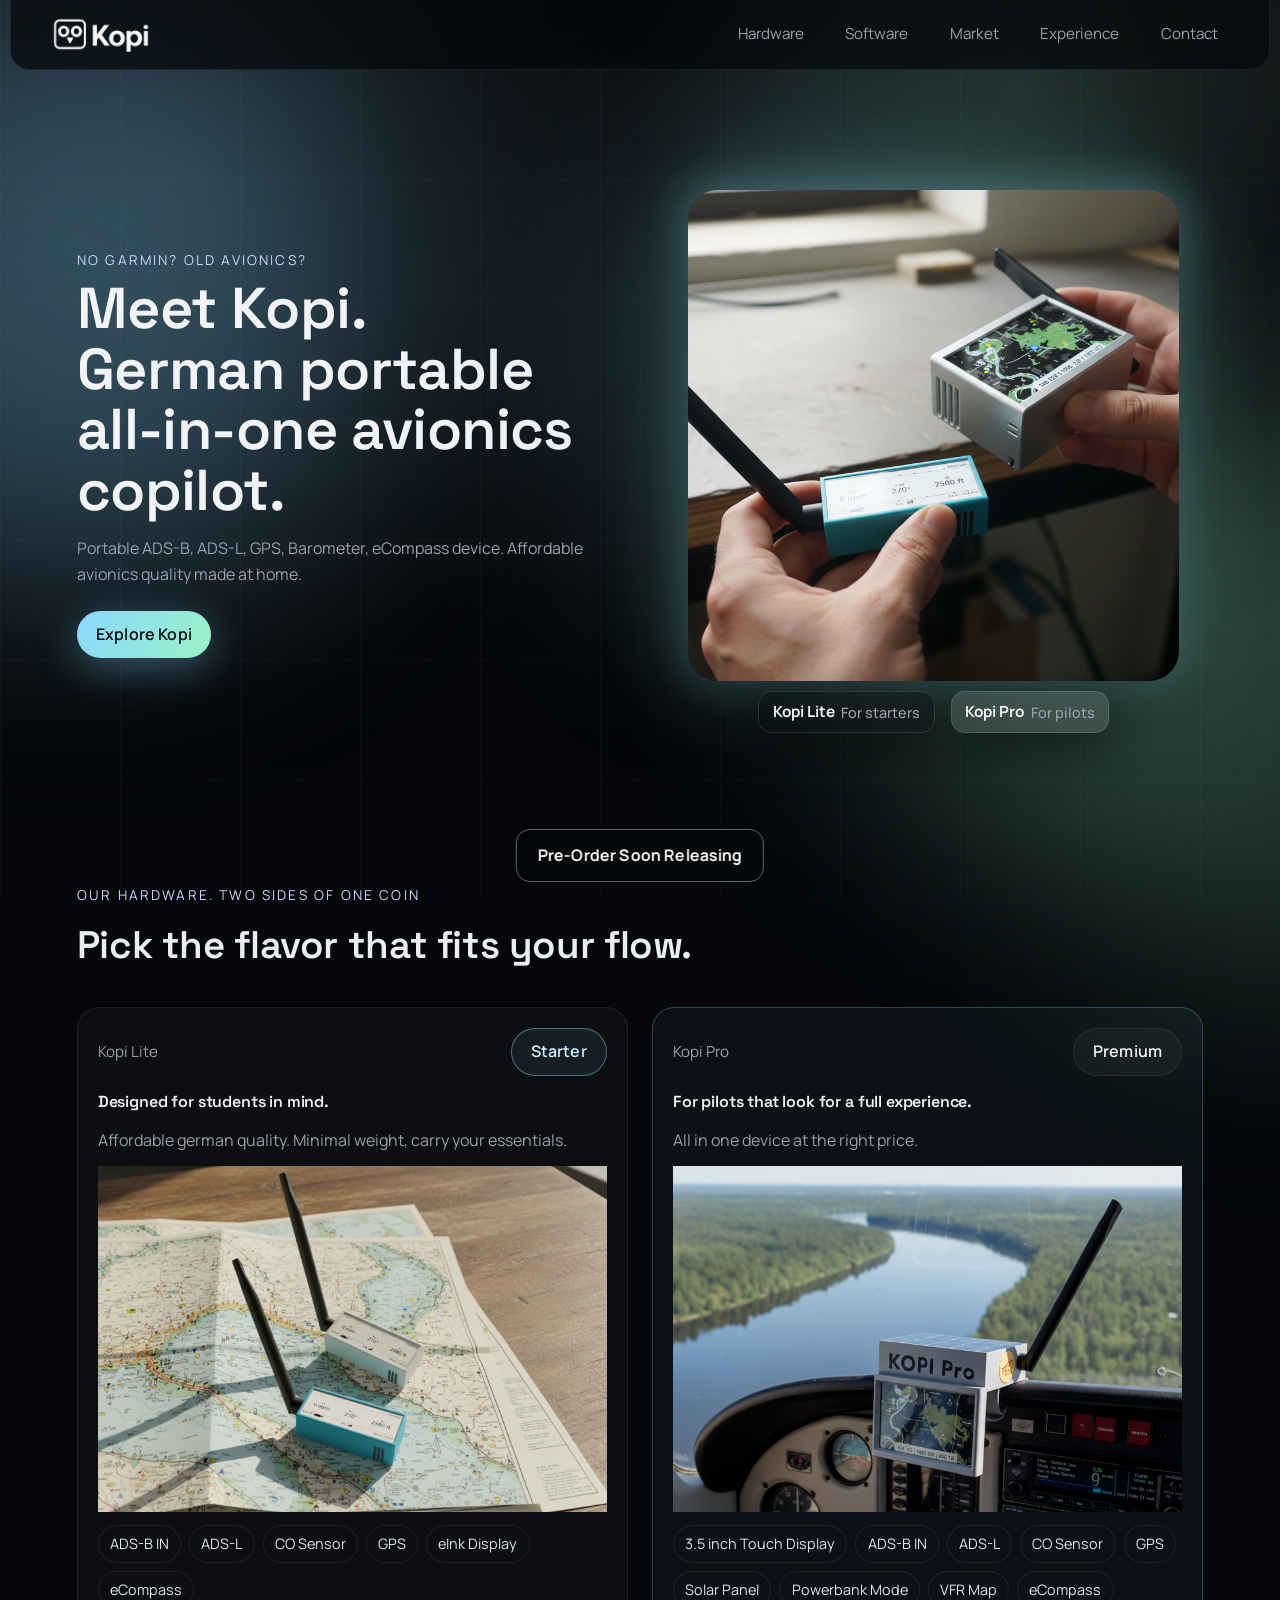
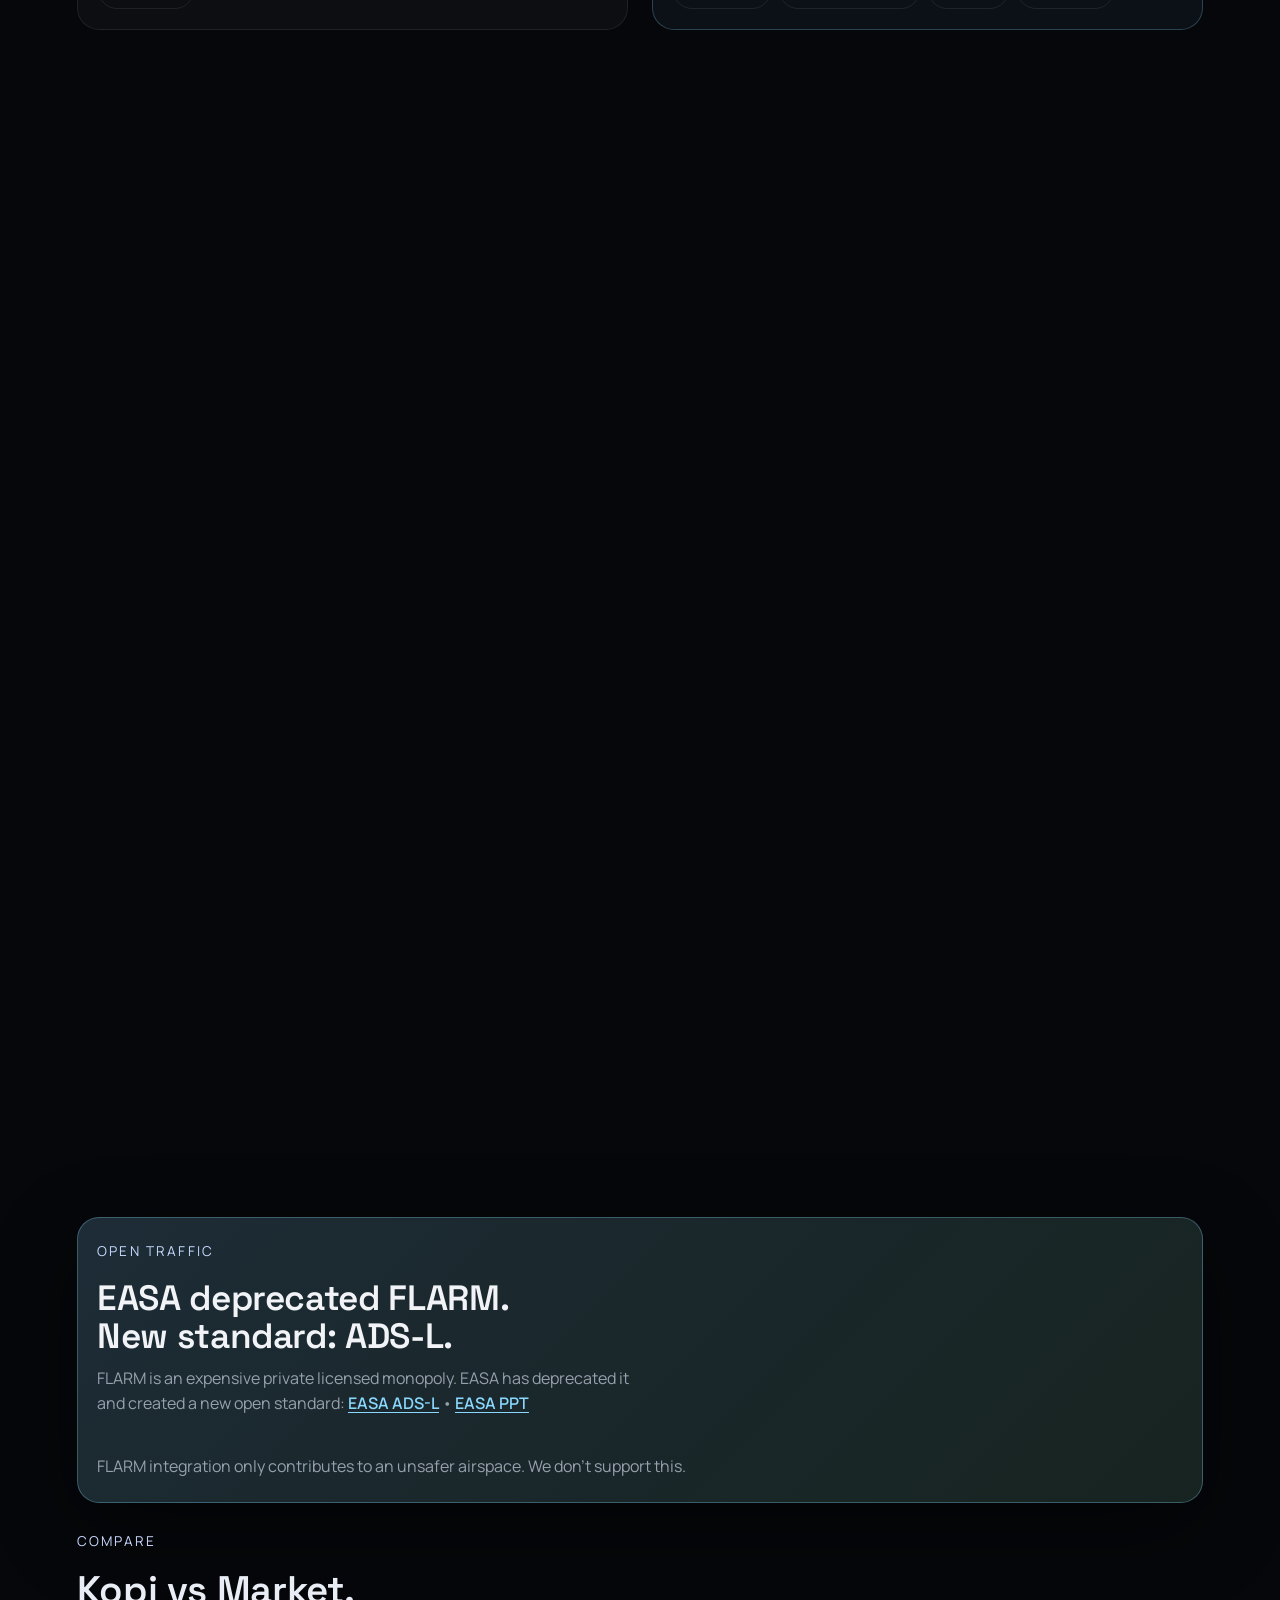
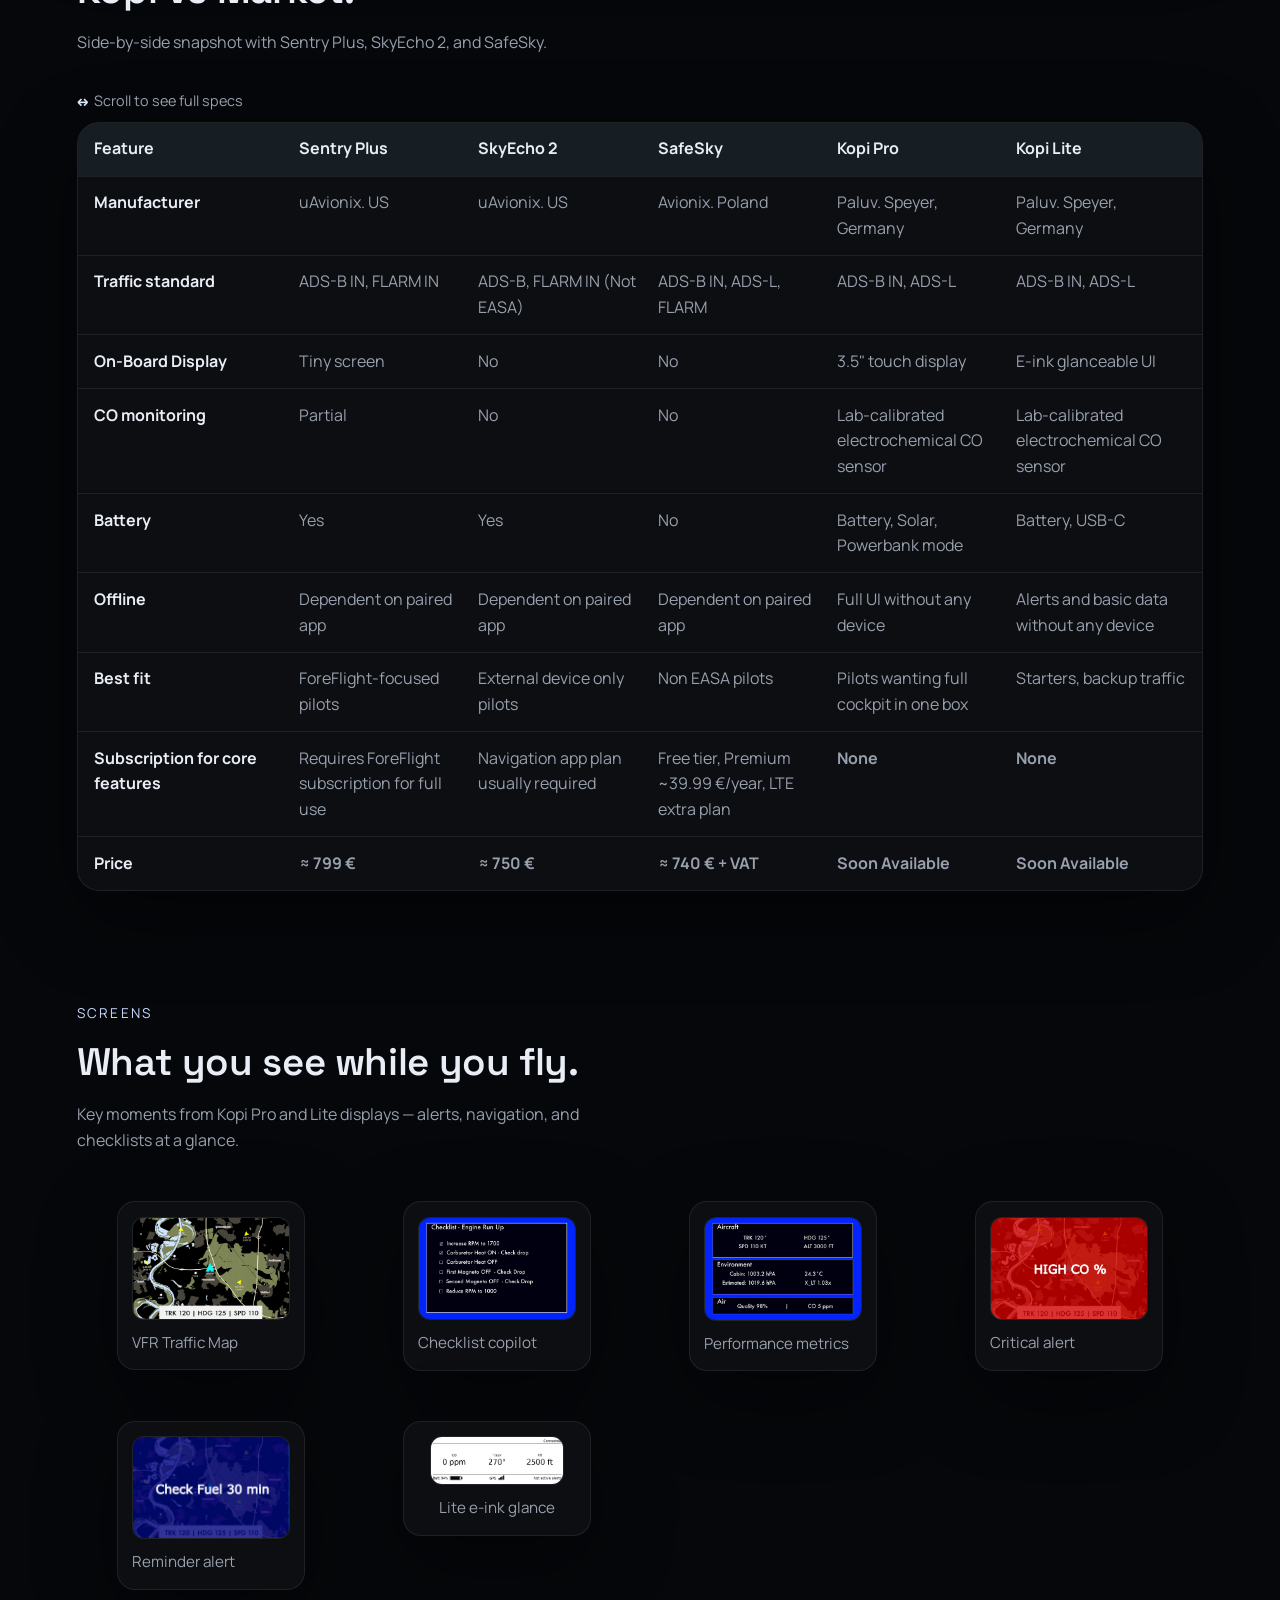
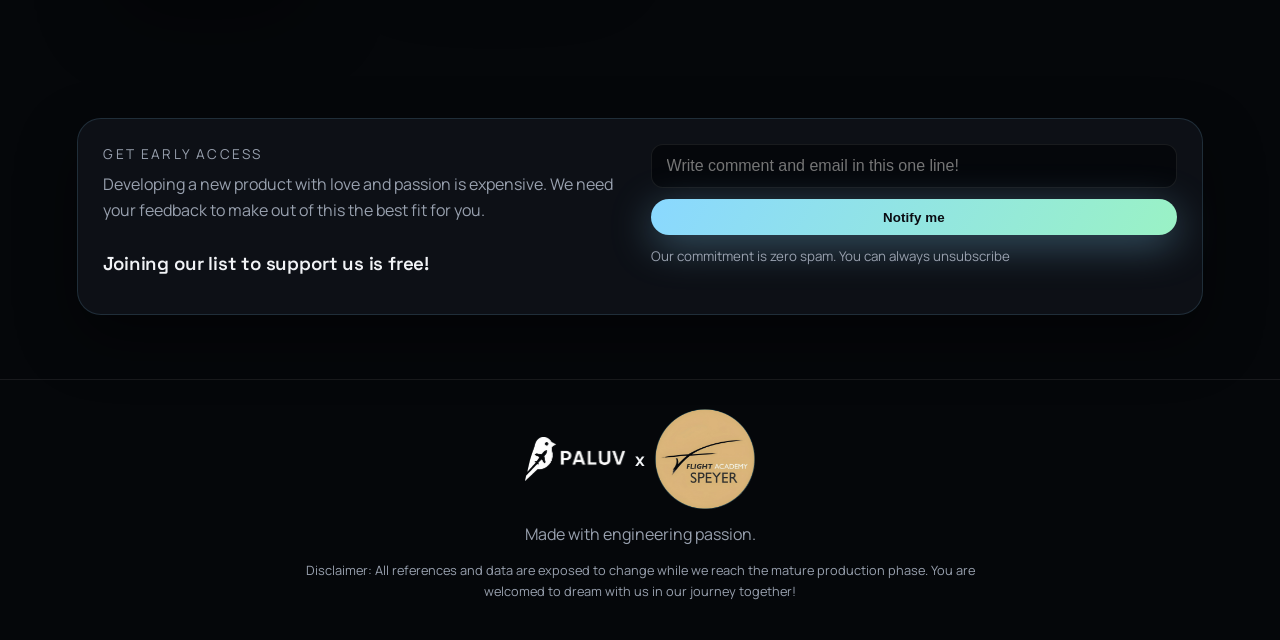
==== commit dcad9a10: "Almost" ====
--- a/index.html
+++ b/index.html
@@ -3,9 +3,9 @@
 <head>
   <meta charset="UTF-8">
   <meta name="viewport" content="width=device-width, initial-scale=1.0">
-  <title>Kopi | Portable All-in-One Avionics</title>
-  <meta name="description" content="Kopi is a portable all-in-one avionics system built by pilots in Germany. ADS-B, ADS-L, GPS, CO sensor, and a pilot-first cockpit UI in a featherlight form for safer flying.">
-  <meta name="keywords" content="Kopi, portable avionics, ADS-B, ADS-L, GPS, CO sensor, flight safety, German engineering">
+  <title>Kopi | German Portable ADS-B & ADS-L Avionics Copilot</title>
+  <meta name="description" content="Kopi is a German-built portable avionics copilot with ADS-B, ADS-L, GPS, barometer, eCompass, and a lab-calibrated CO sensor. Affordable, flight-ready hardware and software in one box.">
+  <meta name="keywords" content="Kopi, portable avionics, ADS-B, ADS-L, GPS, barometer, eCompass, CO sensor, flight safety, German avionics">
   <meta name="robots" content="noindex, nofollow">
   <meta name="theme-color" content="#05070a">
   <link rel="canonical" href="https://kopi.paluv.de/en/">
@@ -14,8 +14,8 @@
   <link rel="alternate" hreflang="x-default" href="https://kopi.paluv.de/en/">
   <meta property="og:type" content="website">
   <meta property="og:site_name" content="Kopi">
-  <meta property="og:title" content="Kopi | Portable All-in-One Avionics">
-  <meta property="og:description" content="Portable avionics built by pilots in Germany. ADS-B, ADS-L, GPS, CO sensor, magnetic mounts, and a pilot-first cockpit UI for safer flying.">
+  <meta property="og:title" content="Kopi | German Portable ADS-B & ADS-L Avionics Copilot">
+  <meta property="og:description" content="Portable ADS-B and ADS-L avionics with GPS, barometer, eCompass, and lab-calibrated CO sensor. Built in Germany for safer flying without subscriptions.">
   <meta property="og:url" content="https://kopi.paluv.de/">
   <meta property="og:image" content="https://kopi.paluv.de/assets/together/heroSection.png">
   <meta property="og:image:secure_url" content="https://kopi.paluv.de/assets/together/heroSection.png">
@@ -25,8 +25,8 @@
   <meta property="og:locale" content="en_US">
   <meta property="og:locale:alternate" content="de_DE">
   <meta name="twitter:card" content="summary_large_image">
-  <meta name="twitter:title" content="Kopi | Portable All-in-One Avionics">
-  <meta name="twitter:description" content="Portable avionics built by pilots in Germany. ADS-B, ADS-L, GPS, CO sensor, magnetic mounts, and a pilot-first cockpit UI for safer flying.">
+  <meta name="twitter:title" content="Kopi | German Portable ADS-B & ADS-L Avionics Copilot">
+  <meta name="twitter:description" content="German-built portable avionics with ADS-B, ADS-L, GPS, barometer, eCompass, and lab-calibrated CO sensor. Affordable, subscription-free safety.">
   <meta name="twitter:image" content="https://kopi.paluv.de/assets/together/heroSection.png">
   <link rel="icon" type="image/x-icon" href="/assets/kopi.ico">
   <link rel="alternate icon" type="image/x-icon" href="/favicon.ico">
@@ -36,7 +36,7 @@
       "@context": "https://schema.org",
       "@type": "Product",
       "name": "Kopi",
-      "description": "Portable all-in-one avionics with ADS-B, ADS-L, GPS, CO sensor, and calm UI for safer flying.",
+      "description": "Portable German avionics with ADS-B, ADS-L, GPS, barometer, eCompass, and a lab-calibrated CO sensor for safer flying without subscriptions.",
       "brand": {
         "@type": "Brand",
         "name": "Kopi"
